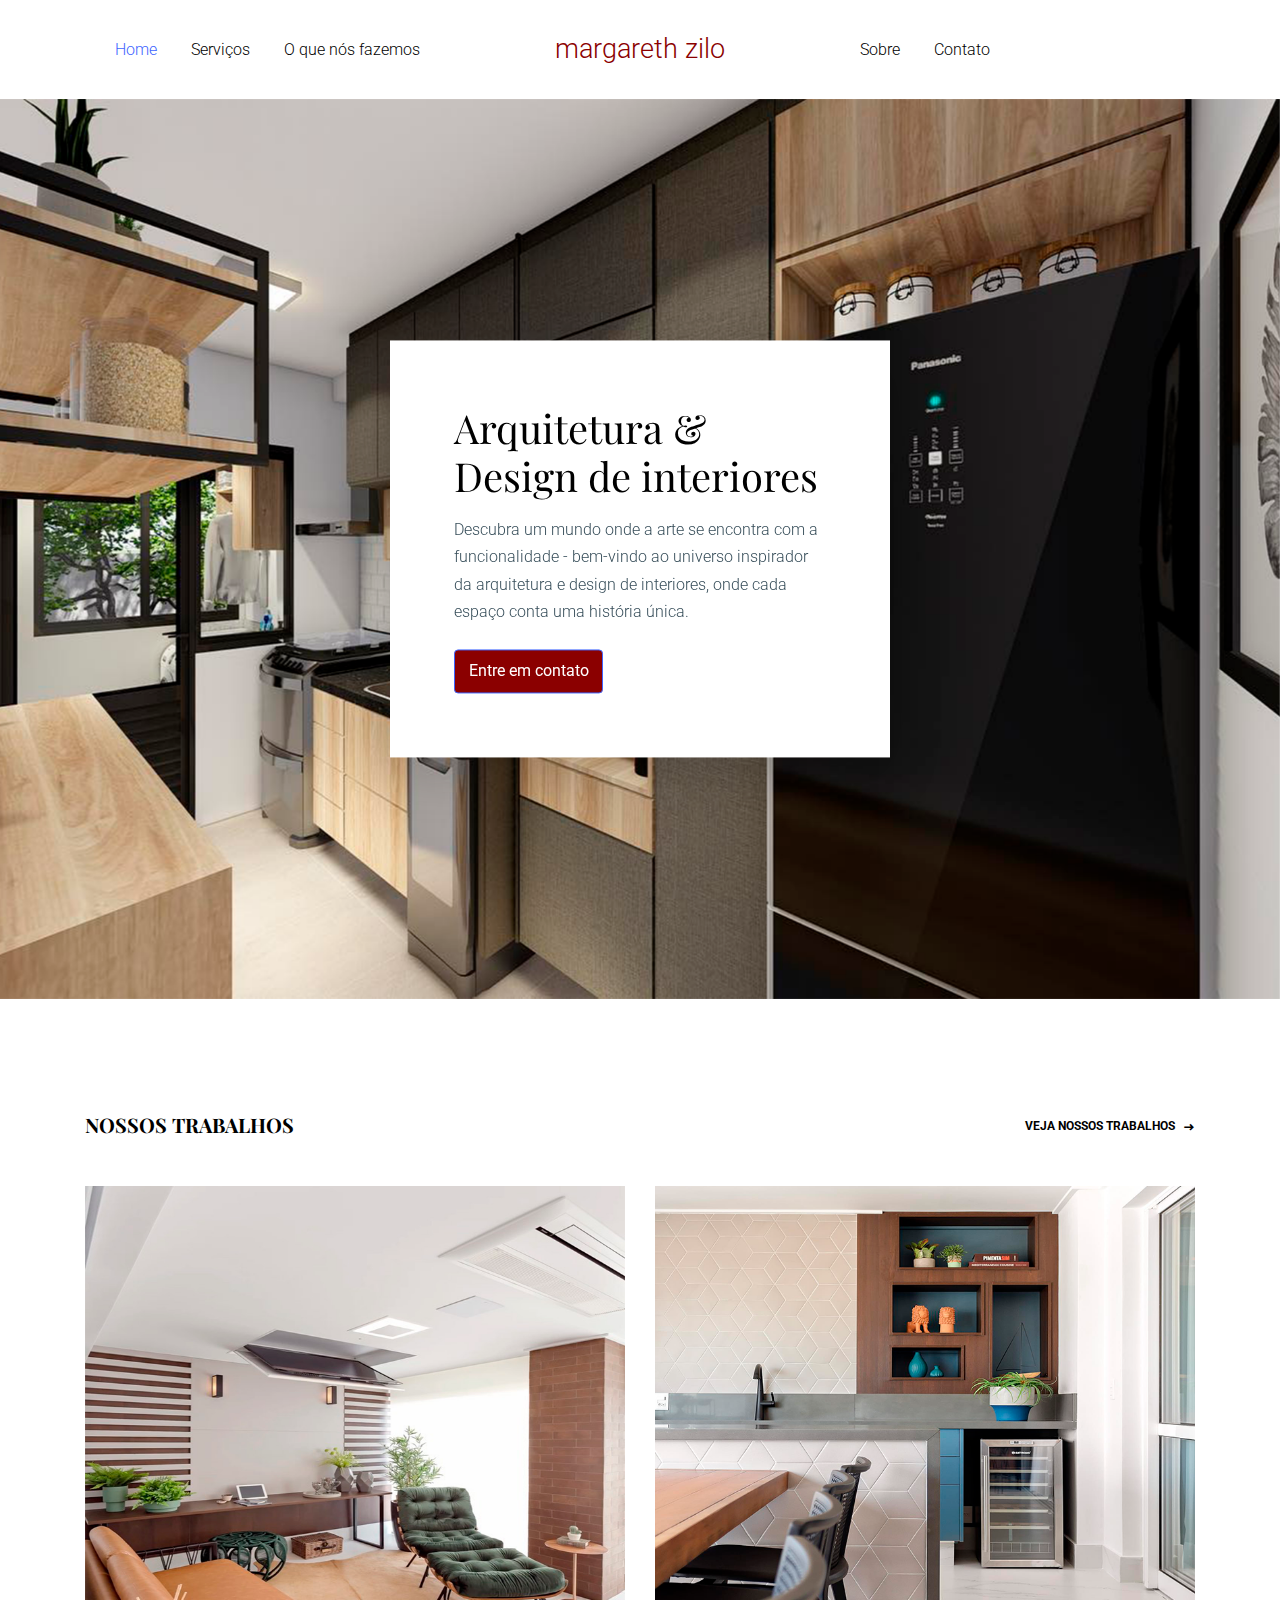
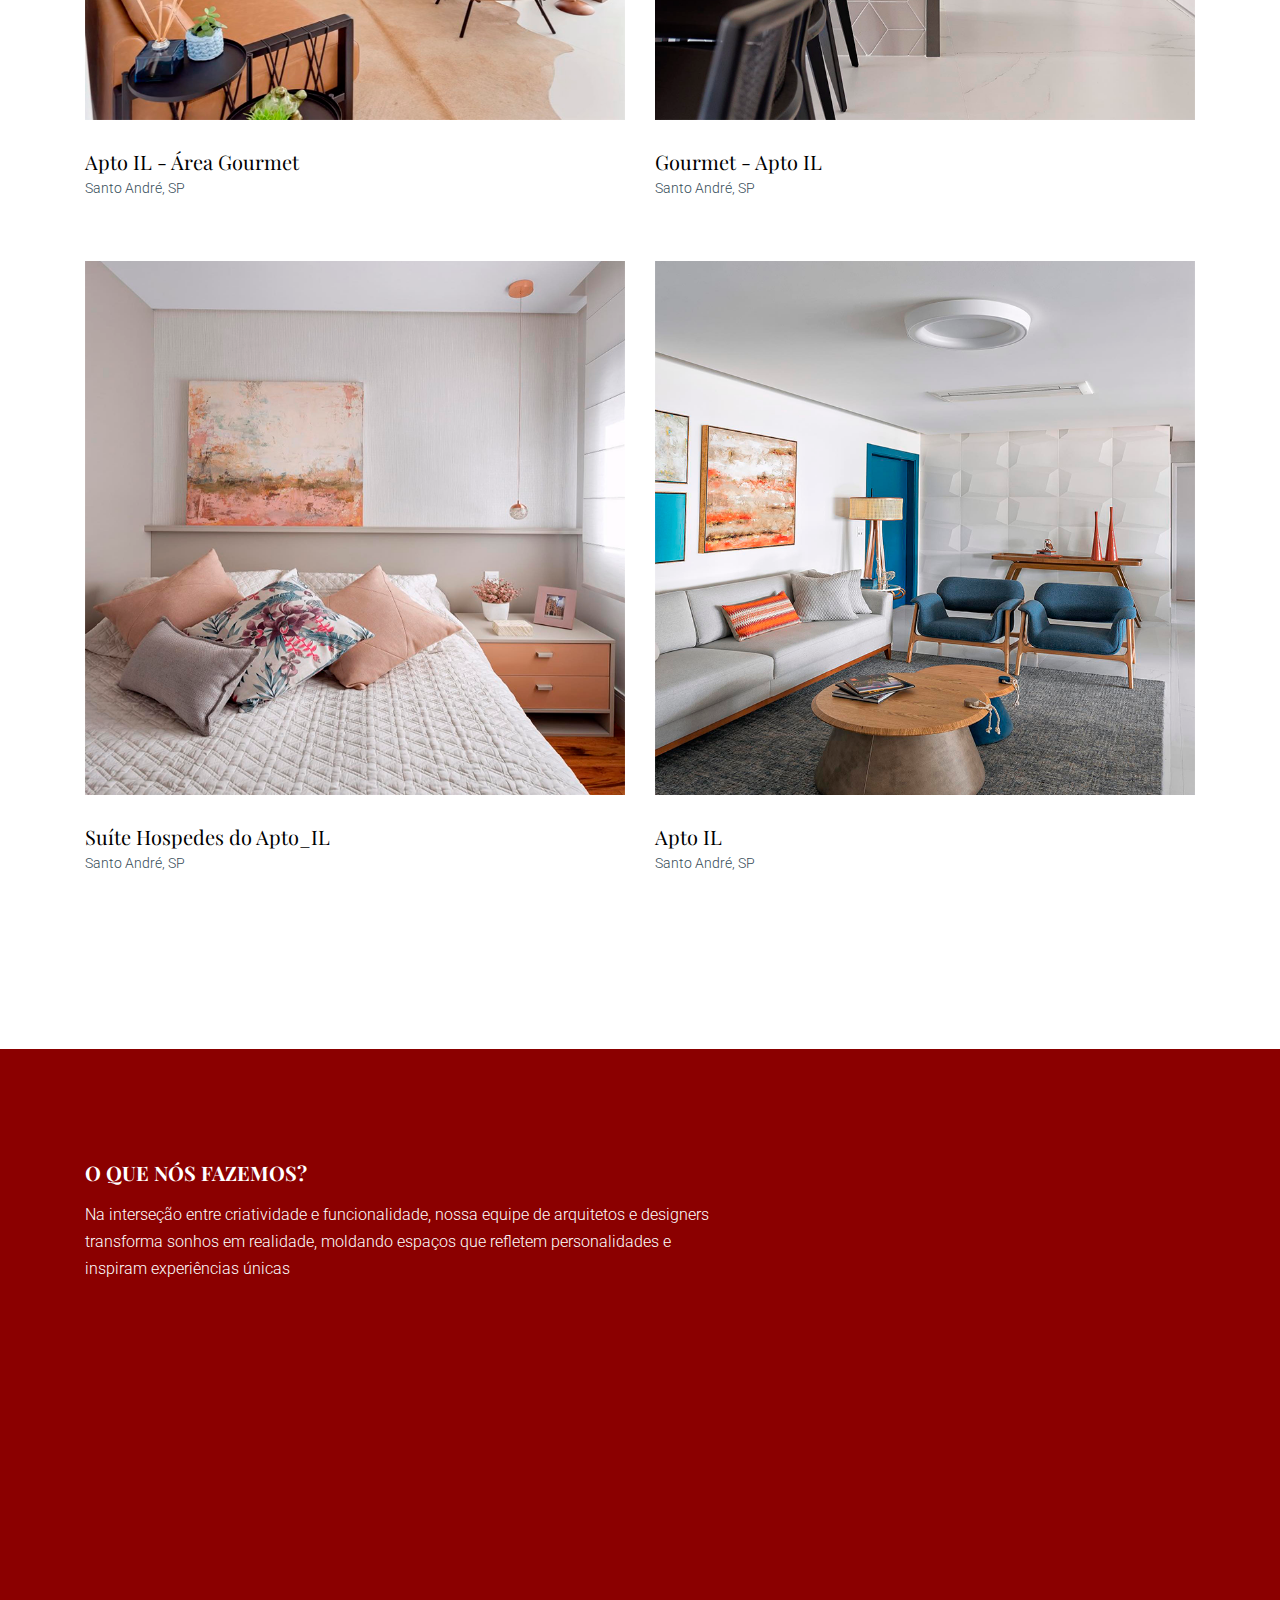
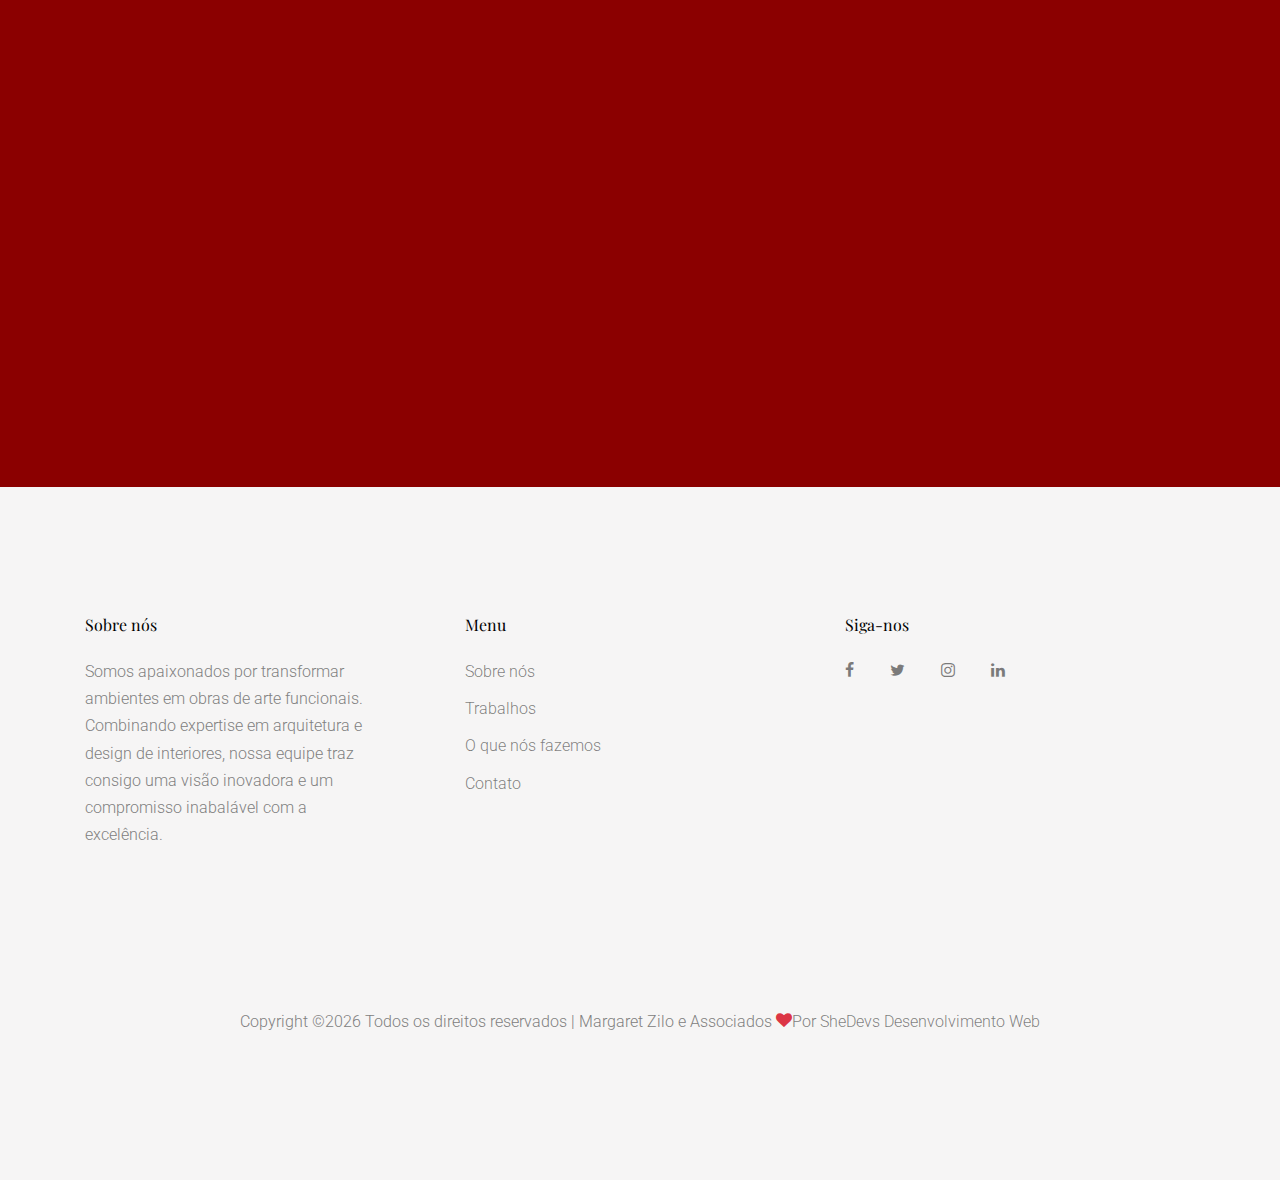
==== index.html @ 589bec4a "first commit" ====
<!DOCTYPE html>
<html lang="pt-br">

<head>
  <title>Margareth Zilo &mdash;</title>
  <meta charset="utf-8">
  <meta name="viewport" content="width=device-width, initial-scale=1, shrink-to-fit=no">


    <link href="https://fonts.googleapis.com/css?family=Playfair+Display:400,700i,900|Roboto&display=swap" rel="stylesheet">

    <link rel="stylesheet" href="fonts/icomoon/style.css">

    <link rel="stylesheet" href="css/bootstrap.min.css">
    <link rel="stylesheet" href="css/animate.min.css">
    <link rel="stylesheet" href="css/jquery.fancybox.min.css">
    <link rel="stylesheet" href="css/owl.carousel.min.css">
    <link rel="stylesheet" href="css/owl.theme.default.min.css">
    <link rel="stylesheet" href="fonts/flaticon/font/flaticon.css">
    <link rel="stylesheet" href="css/aos.css">

    <!-- MAIN CSS -->
    <link rel="stylesheet" href="css/style.css">

  </head>

  <body data-spy="scroll" data-target=".site-navbar-target" data-offset="300">

    
    <div class="site-wrap" id="home-section">

      <div class="site-mobile-menu site-navbar-target">
        <div class="site-mobile-menu-header">
          <div class="site-mobile-menu-close mt-3">
            <span class="icon-close2 js-menu-toggle"></span>
          </div>
        </div>
        <div class="site-mobile-menu-body"></div>
      </div>



      <header class="site-navbar site-navbar-target bg-white" role="banner">

        <div class="container">
          <div class="row align-items-center position-relative">

            <div class="col-lg-4">
              <nav class="site-navigation text-right ml-auto " role="navigation">
                <ul class="site-menu main-menu js-clone-nav ml-auto d-none d-lg-block">
                  <li class="active"><a href="index.html" class="nav-link">Home</a></li>
                  <li><a href="work.html" class="nav-link">Serviços</a></li>
                  <li><a href="what-we-do.html" class="nav-link">O que nós fazemos</a></li>
                </ul>
              </nav>
            </div>
            <div class="col-lg-4 text-center">
              <div class="site-logo">
                <a href="index.html">Margareth Zilo</a>
              </div>


              <div class="ml-auto toggle-button d-inline-block d-lg-none"><a href="#" class="site-menu-toggle py-5 js-menu-toggle text-white"><span class="icon-menu h3 text-primary"></span></a></div>
            </div>
            <div class="col-lg-4">
              <nav class="site-navigation text-left mr-auto " role="navigation">
                <ul class="site-menu main-menu js-clone-nav ml-auto d-none d-lg-block">
                  <li><a href="about.html" class="nav-link">Sobre</a></li>
                  <li><a href="contact.html" class="nav-link">Contato</a></li>
                </ul>
              </nav>
            </div>
            

          </div>
        </div>

      </header>




    <div class="owl-carousel-wrapper">

      

      <div class="box-92819 shadow-lg">
        

          <div>
            <h1 class=" mb-3 text-black">Arquitetura & Design de interiores</h1>
            <p>Descubra um mundo onde a arte se encontra com a funcionalidade - bem-vindo ao universo inspirador da arquitetura e design de interiores, onde cada espaço conta uma história única.</p>
            <p class="mb-0 mt-4"><a href="contact.html" class="btn btn-primary">Entre em contato</a></p>
          </div>

          

        
      </div>



      <div class="owl-carousel owl-1 ">
        <div class="ftco-cover-1" style="background-image: url('images/banner.png');"></div>
        
        
      </div>
    </div>  

    <div class="site-section">
      <div class="container">
        <div class="row mb-5 align-items-center">
          <div class="col-md-7">
            <h2 class="heading-39291 mb-0">Nossos Trabalhos</h2>
          </div>
          <div class="col-md-5 text-right">
            <p class="mb-0"><a href="work.html" class="more-39291">Veja nossos trabalhos</a></p>
          </div>
        </div>

        <div class="row">
          <div class="col-lg-6">
            <div class="media-02819">
              <a href="#" class="img-link"><img src="images/trabalho1.png" alt="Image" class="img-fluid"></a>
              <h3><a href="#">Apto IL - Área Gourmet</a></h3>
              <span>Santo André, SP</span>
            </div>
          </div>
          <div class="col-lg-6">
            <div class="media-02819">
              <a href="#" class="img-link"><img src="images/trabalho2.png" alt="Image" class="img-fluid"></a>
              <h3><a href="#">Gourmet - Apto IL</a></h3>
              <span>Santo André, SP</span>
            </div>
          </div>

          <div class="col-lg-6">
            <div class="media-02819">
              <a href="#" class="img-link"><img src="images/trabalho3.png" alt="Image" class="img-fluid"></a>
              <h3><a href="#">Suíte Hospedes do Apto_IL</a></h3>
              <span>Santo André, SP</span>
            </div>
          </div>
          <div class="col-lg-6">
            <div class="media-02819">
              <a href="#" class="img-link"><img src="images/trabalho4.png" alt="Image" class="img-fluid"></a>
              <h3><a href="#">Apto IL </a></h3>
              <span>Santo André, SP</span>
            </div>
          </div>

        </div>
      </div>
    </div>


    <div class="site-section bg-primary">
      <div class="container">
        <div class="row mb-5 align-items-center">
          <div class="col-md-7">
            <h2 class="heading-39291 text-white mb-3">O que nós fazemos?</h2>
            <p class="text-white">Na interseção entre criatividade e funcionalidade, nossa equipe de arquitetos e designers transforma sonhos em realidade, moldando espaços que refletem personalidades e inspiram experiências únicas</p>
          </div>
        </div>
        <div class="row">
          
          <div class="col-md-6 mb-4 col-lg-4" data-aos="fade-up" data-aos-delay="100">
            <div class="service-29193 text-center">
              <span class="img-wrap mb-5">
                <img src="fonts/flaticon/svg/002-kitchen.svg" alt="Image" class="img-fluid">
              </span>
              <h3 class="mb-4"><a href="#">Projetar espaços residenciais</a></h3>
            </div>
          </div>
          <div class="col-md-6 mb-4 col-lg-4" data-aos="fade-up" data-aos-delay="200">
            <div class="service-29193 text-center">
              <span class="img-wrap mb-5">
                <img src="fonts/flaticon/svg/003-lamp.svg" alt="Image" class="img-fluid">
              </span>
              <h3 class="mb-4"><a href="#">Desenvolvimento de espaços comerciais</a></h3>
            </div>
          </div>

          <div class="col-md-6 mb-4 col-lg-4" data-aos="fade-up" data-aos-delay="">
            <div class="service-29193 text-center">
              <span class="img-wrap mb-5">
                <img src="fonts/flaticon/svg/001-stairs.svg" alt="Image" class="img-fluid">
              </span>
              <h3 class="mb-4"><a href="#">Design de mobiliário</a></h3>
            </div>
          </div>

          <div class="col-md-6 mb-4 col-lg-4" data-aos="fade-up" data-aos-delay="">
            <div class="service-29193 text-center">
              <span class="img-wrap mb-5">
                <img src="fonts/flaticon/svg/004-blueprint.svg" alt="Image" class="img-fluid">
              </span>
              <h3 class="mb-4"><a href="#">Consultoria em design de interiores:</a></h3>
            </div>
          </div>
         
          
          
        </div>
      </div>
    </div>

    
    

    
    
    <footer class="site-footer bg-light">
      <div class="container">
        <div class="row">
          <div class="col-md-6">
            <div class="row">
              <div class="col-md-7">
                <h2 class="footer-heading mb-4">Sobre nós</h2>
                <p>Somos apaixonados por transformar ambientes em obras de arte funcionais. Combinando expertise em arquitetura e design de interiores, nossa equipe traz consigo uma visão inovadora e um compromisso inabalável com a excelência. </p>

              </div>
              <div class="col-md-4 ml-auto">
                <h2 class="footer-heading mb-4">Menu</h2>
                <ul class="list-unstyled">
                  <li><a href="#">Sobre nós</a></li>
                  <li><a href="#">Trabalhos</a></li>
                  <li><a href="#">O que nós fazemos</a></li>
                  <li><a href="#">Contato</a></li>
                 
                </ul>
              </div>

            </div>
          </div>
          <div class="col-md-4 ml-auto">

            


            <h2 class="footer-heading mb-4">Siga-nos</h2>
            <a href="#about-section" class="smoothscroll pl-0 pr-3"><span class="icon-facebook"></span></a>
            <a href="#" class="pl-3 pr-3"><span class="icon-twitter"></span></a>
            <a href="#" class="pl-3 pr-3"><span class="icon-instagram"></span></a>
            <a href="#" class="pl-3 pr-3"><span class="icon-linkedin"></span></a>
            </form>
          </div>
        </div>
        <div class="row pt-5 mt-5 text-center">
          <div class="col-md-12">
            <div class="pt-5">
              <p>
            <!-- Link back to Colorlib can't be removed. Template is licensed under CC BY 3.0. -->
            Copyright &copy;<script>document.write(new Date().getFullYear());</script> Todos os direitos reservados | Margaret Zilo e Associados <i class="icon-heart text-danger" aria-hidden="true"></i>Por <a href="https://colorlib.com" target="_blank" >SheDevs Desenvolvimento Web</a>
            <!-- Link back to Colorlib can't be removed. Template is licensed under CC BY 3.0. -->
            </p>
            </div>
          </div>

        </div>
      </div>
    </footer>

    </div>

    <script src="js/jquery-3.3.1.min.js"></script>
    <script src="js/popper.min.js"></script>
    <script src="js/bootstrap.min.js"></script>
    <script src="js/owl.carousel.min.js"></script>
    <script src="js/jquery.sticky.js"></script>
    <script src="js/jquery.waypoints.min.js"></script>
    <script src="js/jquery.animateNumber.min.js"></script>
    <script src="js/jquery.fancybox.min.js"></script>
    <script src="js/jquery.easing.1.3.js"></script>
    <script src="js/aos.js"></script>

    <script src="js/main.js"></script>

     

  </body>

</html>
---- fonts/icomoon/style.css ----
@font-face {
  font-family: 'icomoon';
  src:  url('fonts/icomoon.eot?10si43');
  src:  url('fonts/icomoon.eot?10si43#iefix') format('embedded-opentype'),
    url('fonts/icomoon.ttf?10si43') format('truetype'),
    url('fonts/icomoon.woff?10si43') format('woff'),
    url('fonts/icomoon.svg?10si43#icomoon') format('svg');
  font-weight: normal;
  font-style: normal;
}

[class^="icon-"], [class*=" icon-"] {
  /* use !important to prevent issues with browser extensions that change fonts */
  font-family: 'icomoon' !important;
  speak: none;
  font-style: normal;
  font-weight: normal;
  font-variant: normal;
  text-transform: none;
  line-height: 1;

  /* Better Font Rendering =========== */
  -webkit-font-smoothing: antialiased;
  -moz-osx-font-smoothing: grayscale;
}

.icon-asterisk:before {
  content: "\f069";
}
.icon-plus:before {
  content: "\f067";
}
.icon-question:before {
  content: "\f128";
}
.icon-minus:before {
  content: "\f068";
}
.icon-glass:before {
  content: "\f000";
}
.icon-music:before {
  content: "\f001";
}
.icon-search:before {
  content: "\f002";
}
.icon-envelope-o:before {
  content: "\f003";
}
.icon-heart:before {
  content: "\f004";
}
.icon-star:before {
  content: "\f005";
}
.icon-star-o:before {
  content: "\f006";
}
.icon-user:before {
  content: "\f007";
}
.icon-film:before {
  content: "\f008";
}
.icon-th-large:before {
  content: "\f009";
}
.icon-th:before {
  content: "\f00a";
}
.icon-th-list:before {
  content: "\f00b";
}
.icon-check:before {
  content: "\f00c";
}
.icon-close:before {
  content: "\f00d";
}
.icon-remove:before {
  content: "\f00d";
}
.icon-times:before {
  content: "\f00d";
}
.icon-search-plus:before {
  content: "\f00e";
}
.icon-search-minus:before {
  content: "\f010";
}
.icon-power-off:before {
  content: "\f011";
}
.icon-signal:before {
  content: "\f012";
}
.icon-cog:before {
  content: "\f013";
}
.icon-gear:before {
  content: "\f013";
}
.icon-trash-o:before {
  content: "\f014";
}
.icon-home:before {
  content: "\f015";
}
.icon-file-o:before {
  content: "\f016";
}
.icon-clock-o:before {
  content: "\f017";
}
.icon-road:before {
  content: "\f018";
}
.icon-download:before {
  content: "\f019";
}
.icon-arrow-circle-o-down:before {
  content: "\f01a";
}
.icon-arrow-circle-o-up:before {
  content: "\f01b";
}
.icon-inbox:before {
  content: "\f01c";
}
.icon-play-circle-o:before {
  content: "\f01d";
}
.icon-repeat:before {
  content: "\f01e";
}
.icon-rotate-right:before {
  content: "\f01e";
}
.icon-refresh:before {
  content: "\f021";
}
.icon-list-alt:before {
  content: "\f022";
}
.icon-lock:before {
  content: "\f023";
}
.icon-flag:before {
  content: "\f024";
}
.icon-headphones:before {
  content: "\f025";
}
.icon-volume-off:before {
  content: "\f026";
}
.icon-volume-down:before {
  content: "\f027";
}
.icon-volume-up:before {
  content: "\f028";
}
.icon-qrcode:before {
  content: "\f029";
}
.icon-barcode:before {
  content: "\f02a";
}
.icon-tag:before {
  content: "\f02b";
}
.icon-tags:before {
  content: "\f02c";
}
.icon-book:before {
  content: "\f02d";
}
.icon-bookmark:before {
  content: "\f02e";
}
.icon-print:before {
  content: "\f02f";
}
.icon-camera:before {
  content: "\f030";
}
.icon-font:before {
  content: "\f031";
}
.icon-bold:before {
  content: "\f032";
}
.icon-italic:before {
  content: "\f033";
}
.icon-text-height:before {
  content: "\f034";
}
.icon-text-width:before {
  content: "\f035";
}
.icon-align-left:before {
  content: "\f036";
}
.icon-align-center:before {
  content: "\f037";
}
.icon-align-right:before {
  content: "\f038";
}
.icon-align-justify:before {
  content: "\f039";
}
.icon-list:before {
  content: "\f03a";
}
.icon-dedent:before {
  content: "\f03b";
}
.icon-outdent:before {
  content: "\f03b";
}
.icon-indent:before {
  content: "\f03c";
}
.icon-video-camera:before {
  content: "\f03d";
}
.icon-image:before {
  content: "\f03e";
}
.icon-photo:before {
  content: "\f03e";
}
.icon-picture-o:before {
  content: "\f03e";
}
.icon-pencil:before {
  content: "\f040";
}
.icon-map-marker:before {
  content: "\f041";
}
.icon-adjust:before {
  content: "\f042";
}
.icon-tint:before {
  content: "\f043";
}
.icon-edit:before {
  content: "\f044";
}
.icon-pencil-square-o:before {
  content: "\f044";
}
.icon-share-square-o:before {
  content: "\f045";
}
.icon-check-square-o:before {
  content: "\f046";
}
.icon-arrows:before {
  content: "\f047";
}
.icon-step-backward:before {
  content: "\f048";
}
.icon-fast-backward:before {
  content: "\f049";
}
.icon-backward:before {
  content: "\f04a";
}
.icon-play:before {
  content: "\f04b";
}
.icon-pause:before {
  content: "\f04c";
}
.icon-stop:before {
  content: "\f04d";
}
.icon-forward:before {
  content: "\f04e";
}
.icon-fast-forward:before {
  content: "\f050";
}
.icon-step-forward:before {
  content: "\f051";
}
.icon-eject:before {
  content: "\f052";
}
.icon-chevron-left:before {
  content: "\f053";
}
.icon-chevron-right:before {
  content: "\f054";
}
.icon-plus-circle:before {
  content: "\f055";
}
.icon-minus-circle:before {
  content: "\f056";
}
.icon-times-circle:before {
  content: "\f057";
}
.icon-check-circle:before {
  content: "\f058";
}
.icon-question-circle:before {
  content: "\f059";
}
.icon-info-circle:before {
  content: "\f05a";
}
.icon-crosshairs:before {
  content: "\f05b";
}
.icon-times-circle-o:before {
  content: "\f05c";
}
.icon-check-circle-o:before {
  content: "\f05d";
}
.icon-ban:before {
  content: "\f05e";
}
.icon-arrow-left:before {
  content: "\f060";
}
.icon-arrow-right:before {
  content: "\f061";
}
.icon-arrow-up:before {
  content: "\f062";
}
.icon-arrow-down:before {
  content: "\f063";
}
.icon-mail-forward:before {
  content: "\f064";
}
.icon-share:before {
  content: "\f064";
}
.icon-expand:before {
  content: "\f065";
}
.icon-compress:before {
  content: "\f066";
}
.icon-exclamation-circle:before {
  content: "\f06a";
}
.icon-gift:before {
  content: "\f06b";
}
.icon-leaf:before {
  content: "\f06c";
}
.icon-fire:before {
  content: "\f06d";
}
.icon-eye:before {
  content: "\f06e";
}
.icon-eye-slash:before {
  content: "\f070";
}
.icon-exclamation-triangle:before {
  content: "\f071";
}
.icon-warning:before {
  content: "\f071";
}
.icon-plane:before {
  content: "\f072";
}
.icon-calendar:before {
  content: "\f073";
}
.icon-random:before {
  content: "\f074";
}
.icon-comment:before {
  content: "\f075";
}
.icon-magnet:before {
  content: "\f076";
}
.icon-chevron-up:before {
  content: "\f077";
}
.icon-chevron-down:before {
  content: "\f078";
}
.icon-retweet:before {
  content: "\f079";
}
.icon-shopping-cart:before {
  content: "\f07a";
}
.icon-folder:before {
  content: "\f07b";
}
.icon-folder-open:before {
  content: "\f07c";
}
.icon-arrows-v:before {
  content: "\f07d";
}
.icon-arrows-h:before {
  content: "\f07e";
}
.icon-bar-chart:before {
  content: "\f080";
}
.icon-bar-chart-o:before {
  content: "\f080";
}
.icon-twitter-square:before {
  content: "\f081";
}
.icon-facebook-square:before {
  content: "\f082";
}
.icon-camera-retro:before {
  content: "\f083";
}
.icon-key:before {
  content: "\f084";
}
.icon-cogs:before {
  content: "\f085";
}
.icon-gears:before {
  content: "\f085";
}
.icon-comments:before {
  content: "\f086";
}
.icon-thumbs-o-up:before {
  content: "\f087";
}
.icon-thumbs-o-down:before {
  content: "\f088";
}
.icon-star-half:before {
  content: "\f089";
}
.icon-heart-o:before {
  content: "\f08a";
}
.icon-sign-out:before {
  content: "\f08b";
}
.icon-linkedin-square:before {
  content: "\f08c";
}
.icon-thumb-tack:before {
  content: "\f08d";
}
.icon-external-link:before {
  content: "\f08e";
}
.icon-sign-in:before {
  content: "\f090";
}
.icon-trophy:before {
  content: "\f091";
}
.icon-github-square:before {
  content: "\f092";
}
.icon-upload:before {
  content: "\f093";
}
.icon-lemon-o:before {
  content: "\f094";
}
.icon-phone:before {
  content: "\f095";
}
.icon-square-o:before {
  content: "\f096";
}
.icon-bookmark-o:before {
  content: "\f097";
}
.icon-phone-square:before {
  content: "\f098";
}
.icon-twitter:before {
  content: "\f099";
}
.icon-facebook:before {
  content: "\f09a";
}
.icon-facebook-f:before {
  content: "\f09a";
}
.icon-github:before {
  content: "\f09b";
}
.icon-unlock:before {
  content: "\f09c";
}
.icon-credit-card:before {
  content: "\f09d";
}
.icon-feed:before {
  content: "\f09e";
}
.icon-rss:before {
  content: "\f09e";
}
.icon-hdd-o:before {
  content: "\f0a0";
}
.icon-bullhorn:before {
  content: "\f0a1";
}
.icon-bell-o:before {
  content: "\f0a2";
}
.icon-certificate:before {
  content: "\f0a3";
}
.icon-hand-o-right:before {
  content: "\f0a4";
}
.icon-hand-o-left:before {
  content: "\f0a5";
}
.icon-hand-o-up:before {
  content: "\f0a6";
}
.icon-hand-o-down:before {
  content: "\f0a7";
}
.icon-arrow-circle-left:before {
  content: "\f0a8";
}
.icon-arrow-circle-right:before {
  content: "\f0a9";
}
.icon-arrow-circle-up:before {
  content: "\f0aa";
}
.icon-arrow-circle-down:before {
  content: "\f0ab";
}
.icon-globe:before {
  content: "\f0ac";
}
.icon-wrench:before {
  content: "\f0ad";
}
.icon-tasks:before {
  content: "\f0ae";
}
.icon-filter:before {
  content: "\f0b0";
}
.icon-briefcase:before {
  content: "\f0b1";
}
.icon-arrows-alt:before {
  content: "\f0b2";
}
.icon-group:before {
  content: "\f0c0";
}
.icon-users:before {
  content: "\f0c0";
}
.icon-chain:before {
  content: "\f0c1";
}
.icon-link:before {
  content: "\f0c1";
}
.icon-cloud:before {
  content: "\f0c2";
}
.icon-flask:before {
  content: "\f0c3";
}
.icon-cut:before {
  content: "\f0c4";
}
.icon-scissors:before {
  content: "\f0c4";
}
.icon-copy:before {
  content: "\f0c5";
}
.icon-files-o:before {
  content: "\f0c5";
}
.icon-paperclip:before {
  content: "\f0c6";
}
.icon-floppy-o:before {
  content: "\f0c7";
}
.icon-save:before {
  content: "\f0c7";
}
.icon-square:before {
  content: "\f0c8";
}
.icon-bars:before {
  content: "\f0c9";
}
.icon-navicon:before {
  content: "\f0c9";
}
.icon-reorder:before {
  content: "\f0c9";
}
.icon-list-ul:before {
  content: "\f0ca";
}
.icon-list-ol:before {
  content: "\f0cb";
}
.icon-strikethrough:before {
  content: "\f0cc";
}
.icon-underline:before {
  content: "\f0cd";
}
.icon-table:before {
  content: "\f0ce";
}
.icon-magic:before {
  content: "\f0d0";
}
.icon-truck:before {
  content: "\f0d1";
}
.icon-pinterest:before {
  content: "\f0d2";
}
.icon-pinterest-square:before {
  content: "\f0d3";
}
.icon-google-plus-square:before {
  content: "\f0d4";
}
.icon-google-plus:before {
  content: "\f0d5";
}
.icon-money:before {
  content: "\f0d6";
}
.icon-caret-down:before {
  content: "\f0d7";
}
.icon-caret-up:before {
  content: "\f0d8";
}
.icon-caret-left:before {
  content: "\f0d9";
}
.icon-caret-right:before {
  content: "\f0da";
}
.icon-columns:before {
  content: "\f0db";
}
.icon-sort:before {
  content: "\f0dc";
}
.icon-unsorted:before {
  content: "\f0dc";
}
.icon-sort-desc:before {
  content: "\f0dd";
}
.icon-sort-down:before {
  content: "\f0dd";
}
.icon-sort-asc:before {
  content: "\f0de";
}
.icon-sort-up:before {
  content: "\f0de";
}
.icon-envelope:before {
  content: "\f0e0";
}
.icon-linkedin:before {
  content: "\f0e1";
}
.icon-rotate-left:before {
  content: "\f0e2";
}
.icon-undo:before {
  content: "\f0e2";
}
.icon-gavel:before {
  content: "\f0e3";
}
.icon-legal:before {
  content: "\f0e3";
}
.icon-dashboard:before {
  content: "\f0e4";
}
.icon-tachometer:before {
  content: "\f0e4";
}
.icon-comment-o:before {
  content: "\f0e5";
}
.icon-comments-o:before {
  content: "\f0e6";
}
.icon-bolt:before {
  content: "\f0e7";
}
.icon-flash:before {
  content: "\f0e7";
}
.icon-sitemap:before {
  content: "\f0e8";
}
.icon-umbrella:before {
  content: "\f0e9";
}
.icon-clipboard:before {
  content: "\f0ea";
}
.icon-paste:before {
  content: "\f0ea";
}
.icon-lightbulb-o:before {
  content: "\f0eb";
}
.icon-exchange:before {
  content: "\f0ec";
}
.icon-cloud-download:before {
  content: "\f0ed";
}
.icon-cloud-upload:before {
  content: "\f0ee";
}
.icon-user-md:before {
  content: "\f0f0";
}
.icon-stethoscope:before {
  content: "\f0f1";
}
.icon-suitcase:before {
  content: "\f0f2";
}
.icon-bell:before {
  content: "\f0f3";
}
.icon-coffee:before {
  content: "\f0f4";
}
.icon-cutlery:before {
  content: "\f0f5";
}
.icon-file-text-o:before {
  content: "\f0f6";
}
.icon-building-o:before {
  content: "\f0f7";
}
.icon-hospital-o:before {
  content: "\f0f8";
}
.icon-ambulance:before {
  content: "\f0f9";
}
.icon-medkit:before {
  content: "\f0fa";
}
.icon-fighter-jet:before {
  content: "\f0fb";
}
.icon-beer:before {
  content: "\f0fc";
}
.icon-h-square:before {
  content: "\f0fd";
}
.icon-plus-square:before {
  content: "\f0fe";
}
.icon-angle-double-left:before {
  content: "\f100";
}
.icon-angle-double-right:before {
  content: "\f101";
}
.icon-angle-double-up:before {
  content: "\f102";
}
.icon-angle-double-down:before {
  content: "\f103";
}
.icon-angle-left:before {
  content: "\f104";
}
.icon-angle-right:before {
  content: "\f105";
}
.icon-angle-up:before {
  content: "\f106";
}
.icon-angle-down:before {
  content: "\f107";
}
.icon-desktop:before {
  content: "\f108";
}
.icon-laptop:before {
  content: "\f109";
}
.icon-tablet:before {
  content: "\f10a";
}
.icon-mobile:before {
  content: "\f10b";
}
.icon-mobile-phone:before {
  content: "\f10b";
}
.icon-circle-o:before {
  content: "\f10c";
}
.icon-quote-left:before {
  content: "\f10d";
}
.icon-quote-right:before {
  content: "\f10e";
}
.icon-spinner:before {
  content: "\f110";
}
.icon-circle:before {
  content: "\f111";
}
.icon-mail-reply:before {
  content: "\f112";
}
.icon-reply:before {
  content: "\f112";
}
.icon-github-alt:before {
  content: "\f113";
}
.icon-folder-o:before {
  content: "\f114";
}
.icon-folder-open-o:before {
  content: "\f115";
}
.icon-smile-o:before {
  content: "\f118";
}
.icon-frown-o:before {
  content: "\f119";
}
.icon-meh-o:before {
  content: "\f11a";
}
.icon-gamepad:before {
  content: "\f11b";
}
.icon-keyboard-o:before {
  content: "\f11c";
}
.icon-flag-o:before {
  content: "\f11d";
}
.icon-flag-checkered:before {
  content: "\f11e";
}
.icon-terminal:before {
  content: "\f120";
}
.icon-code:before {
  content: "\f121";
}
.icon-mail-reply-all:before {
  content: "\f122";
}
.icon-reply-all:before {
  content: "\f122";
}
.icon-star-half-empty:before {
  content: "\f123";
}
.icon-star-half-full:before {
  content: "\f123";
}
.icon-star-half-o:before {
  content: "\f123";
}
.icon-location-arrow:before {
  content: "\f124";
}
.icon-crop:before {
  content: "\f125";
}
.icon-code-fork:before {
  content: "\f126";
}
.icon-chain-broken:before {
  content: "\f127";
}
.icon-unlink:before {
  content: "\f127";
}
.icon-info:before {
  content: "\f129";
}
.icon-exclamation:before {
  content: "\f12a";
}
.icon-superscript:before {
  content: "\f12b";
}
.icon-subscript:before {
  content: "\f12c";
}
.icon-eraser:before {
  content: "\f12d";
}
.icon-puzzle-piece:before {
  content: "\f12e";
}
.icon-microphone:before {
  content: "\f130";
}
.icon-microphone-slash:before {
  content: "\f131";
}
.icon-shield:before {
  content: "\f132";
}
.icon-calendar-o:before {
  content: "\f133";
}
.icon-fire-extinguisher:before {
  content: "\f134";
}
.icon-rocket:before {
  content: "\f135";
}
.icon-maxcdn:before {
  content: "\f136";
}
.icon-chevron-circle-left:before {
  content: "\f137";
}
.icon-chevron-circle-right:before {
  content: "\f138";
}
.icon-chevron-circle-up:before {
  content: "\f139";
}
.icon-chevron-circle-down:before {
  content: "\f13a";
}
.icon-html5:before {
  content: "\f13b";
}
.icon-css3:before {
  content: "\f13c";
}
.icon-anchor:before {
  content: "\f13d";
}
.icon-unlock-alt:before {
  content: "\f13e";
}
.icon-bullseye:before {
  content: "\f140";
}
.icon-ellipsis-h:before {
  content: "\f141";
}
.icon-ellipsis-v:before {
  content: "\f142";
}
.icon-rss-square:before {
  content: "\f143";
}
.icon-play-circle:before {
  content: "\f144";
}
.icon-ticket:before {
  content: "\f145";
}
.icon-minus-square:before {
  content: "\f146";
}
.icon-minus-square-o:before {
  content: "\f147";
}
.icon-level-up:before {
  content: "\f148";
}
.icon-level-down:before {
  content: "\f149";
}
.icon-check-square:before {
  content: "\f14a";
}
.icon-pencil-square:before {
  content: "\f14b";
}
.icon-external-link-square:before {
  content: "\f14c";
}
.icon-share-square:before {
  content: "\f14d";
}
.icon-compass:before {
  content: "\f14e";
}
.icon-caret-square-o-down:before {
  content: "\f150";
}
.icon-toggle-down:before {
  content: "\f150";
}
.icon-caret-square-o-up:before {
  content: "\f151";
}
.icon-toggle-up:before {
  content: "\f151";
}
.icon-caret-square-o-right:before {
  content: "\f152";
}
.icon-toggle-right:before {
  content: "\f152";
}
.icon-eur:before {
  content: "\f153";
}
.icon-euro:before {
  content: "\f153";
}
.icon-gbp:before {
  content: "\f154";
}
.icon-dollar:before {
  content: "\f155";
}
.icon-usd:before {
  content: "\f155";
}
.icon-inr:before {
  content: "\f156";
}
.icon-rupee:before {
  content: "\f156";
}
.icon-cny:before {
  content: "\f157";
}
.icon-jpy:before {
  content: "\f157";
}
.icon-rmb:before {
  content: "\f157";
}
.icon-yen:before {
  content: "\f157";
}
.icon-rouble:before {
  content: "\f158";
}
.icon-rub:before {
  content: "\f158";
}
.icon-ruble:before {
  content: "\f158";
}
.icon-krw:before {
  content: "\f159";
}
.icon-won:before {
  content: "\f159";
}
.icon-bitcoin:before {
  content: "\f15a";
}
.icon-btc:before {
  content: "\f15a";
}
.icon-file:before {
  content: "\f15b";
}
.icon-file-text:before {
  content: "\f15c";
}
.icon-sort-alpha-asc:before {
  content: "\f15d";
}
.icon-sort-alpha-desc:before {
  content: "\f15e";
}
.icon-sort-amount-asc:before {
  content: "\f160";
}
.icon-sort-amount-desc:before {
  content: "\f161";
}
.icon-sort-numeric-asc:before {
  content: "\f162";
}
.icon-sort-numeric-desc:before {
  content: "\f163";
}
.icon-thumbs-up:before {
  content: "\f164";
}
.icon-thumbs-down:before {
  content: "\f165";
}
.icon-youtube-square:before {
  content: "\f166";
}
.icon-youtube:before {
  content: "\f167";
}
.icon-xing:before {
  content: "\f168";
}
.icon-xing-square:before {
  content: "\f169";
}
.icon-youtube-play:before {
  content: "\f16a";
}
.icon-dropbox:before {
  content: "\f16b";
}
.icon-stack-overflow:before {
  content: "\f16c";
}
.icon-instagram:before {
  content: "\f16d";
}
.icon-flickr:before {
  content: "\f16e";
}
.icon-adn:before {
  content: "\f170";
}
.icon-bitbucket:before {
  content: "\f171";
}
.icon-bitbucket-square:before {
  content: "\f172";
}
.icon-tumblr:before {
  content: "\f173";
}
.icon-tumblr-square:before {
  content: "\f174";
}
.icon-long-arrow-down:before {
  content: "\f175";
}
.icon-long-arrow-up:before {
  content: "\f176";
}
.icon-long-arrow-left:before {
  content: "\f177";
}
.icon-long-arrow-right:before {
  content: "\f178";
}
.icon-apple:before {
  content: "\f179";
}
.icon-windows:before {
  content: "\f17a";
}
.icon-android:before {
  content: "\f17b";
}
.icon-linux:before {
  content: "\f17c";
}
.icon-dribbble:before {
  content: "\f17d";
}
.icon-skype:before {
  content: "\f17e";
}
.icon-foursquare:before {
  content: "\f180";
}
.icon-trello:before {
  content: "\f181";
}
.icon-female:before {
  content: "\f182";
}
.icon-male:before {
  content: "\f183";
}
.icon-gittip:before {
  content: "\f184";
}
.icon-gratipay:before {
  content: "\f184";
}
.icon-sun-o:before {
  content: "\f185";
}
.icon-moon-o:before {
  content: "\f186";
}
.icon-archive:before {
  content: "\f187";
}
.icon-bug:before {
  content: "\f188";
}
.icon-vk:before {
  content: "\f189";
}
.icon-weibo:before {
  content: "\f18a";
}
.icon-renren:before {
  content: "\f18b";
}
.icon-pagelines:before {
  content: "\f18c";
}
.icon-stack-exchange:before {
  content: "\f18d";
}
.icon-arrow-circle-o-right:before {
  content: "\f18e";
}
.icon-arrow-circle-o-left:before {
  content: "\f190";
}
.icon-caret-square-o-left:before {
  content: "\f191";
}
.icon-toggle-left:before {
  content: "\f191";
}
.icon-dot-circle-o:before {
  content: "\f192";
}
.icon-wheelchair:before {
  content: "\f193";
}
.icon-vimeo-square:before {
  content: "\f194";
}
.icon-try:before {
  content: "\f195";
}
.icon-turkish-lira:before {
  content: "\f195";
}
.icon-plus-square-o:before {
  content: "\f196";
}
.icon-space-shuttle:before {
  content: "\f197";
}
.icon-slack:before {
  content: "\f198";
}
.icon-envelope-square:before {
  content: "\f199";
}
.icon-wordpress:before {
  content: "\f19a";
}
.icon-openid:before {
  content: "\f19b";
}
.icon-bank:before {
  content: "\f19c";
}
.icon-institution:before {
  content: "\f19c";
}
.icon-university:before {
  content: "\f19c";
}
.icon-graduation-cap:before {
  content: "\f19d";
}
.icon-mortar-board:before {
  content: "\f19d";
}
.icon-yahoo:before {
  content: "\f19e";
}
.icon-google:before {
  content: "\f1a0";
}
.icon-reddit:before {
  content: "\f1a1";
}
.icon-reddit-square:before {
  content: "\f1a2";
}
.icon-stumbleupon-circle:before {
  content: "\f1a3";
}
.icon-stumbleupon:before {
  content: "\f1a4";
}
.icon-delicious:before {
  content: "\f1a5";
}
.icon-digg:before {
  content: "\f1a6";
}
.icon-pied-piper-pp:before {
  content: "\f1a7";
}
.icon-pied-piper-alt:before {
  content: "\f1a8";
}
.icon-drupal:before {
  content: "\f1a9";
}
.icon-joomla:before {
  content: "\f1aa";
}
.icon-language:before {
  content: "\f1ab";
}
.icon-fax:before {
  content: "\f1ac";
}
.icon-building:before {
  content: "\f1ad";
}
.icon-child:before {
  content: "\f1ae";
}
.icon-paw:before {
  content: "\f1b0";
}
.icon-spoon:before {
  content: "\f1b1";
}
.icon-cube:before {
  content: "\f1b2";
}
.icon-cubes:before {
  content: "\f1b3";
}
.icon-behance:before {
  content: "\f1b4";
}
.icon-behance-square:before {
  content: "\f1b5";
}
.icon-steam:before {
  content: "\f1b6";
}
.icon-steam-square:before {
  content: "\f1b7";
}
.icon-recycle:before {
  content: "\f1b8";
}
.icon-automobile:before {
  content: "\f1b9";
}
.icon-car:before {
  content: "\f1b9";
}
.icon-cab:before {
  content: "\f1ba";
}
.icon-taxi:before {
  content: "\f1ba";
}
.icon-tree:before {
  content: "\f1bb";
}
.icon-spotify:before {
  content: "\f1bc";
}
.icon-deviantart:before {
  content: "\f1bd";
}
.icon-soundcloud:before {
  content: "\f1be";
}
.icon-database:before {
  content: "\f1c0";
}
.icon-file-pdf-o:before {
  content: "\f1c1";
}
.icon-file-word-o:before {
  content: "\f1c2";
}
.icon-file-excel-o:before {
  content: "\f1c3";
}
.icon-file-powerpoint-o:before {
  content: "\f1c4";
}
.icon-file-image-o:before {
  content: "\f1c5";
}
.icon-file-photo-o:before {
  content: "\f1c5";
}
.icon-file-picture-o:before {
  content: "\f1c5";
}
.icon-file-archive-o:before {
  content: "\f1c6";
}
.icon-file-zip-o:before {
  content: "\f1c6";
}
.icon-file-audio-o:before {
  content: "\f1c7";
}
.icon-file-sound-o:before {
  content: "\f1c7";
}
.icon-file-movie-o:before {
  content: "\f1c8";
}
.icon-file-video-o:before {
  content: "\f1c8";
}
.icon-file-code-o:before {
  content: "\f1c9";
}
.icon-vine:before {
  content: "\f1ca";
}
.icon-codepen:before {
  content: "\f1cb";
}
.icon-jsfiddle:before {
  content: "\f1cc";
}
.icon-life-bouy:before {
  content: "\f1cd";
}
.icon-life-buoy:before {
  content: "\f1cd";
}
.icon-life-ring:before {
  content: "\f1cd";
}
.icon-life-saver:before {
  content: "\f1cd";
}
.icon-support:before {
  content: "\f1cd";
}
.icon-circle-o-notch:before {
  content: "\f1ce";
}
.icon-ra:before {
  content: "\f1d0";
}
.icon-rebel:before {
  content: "\f1d0";
}
.icon-resistance:before {
  content: "\f1d0";
}
.icon-empire:before {
  content: "\f1d1";
}
.icon-ge:before {
  content: "\f1d1";
}
.icon-git-square:before {
  content: "\f1d2";
}
.icon-git:before {
  content: "\f1d3";
}
.icon-hacker-news:before {
  content: "\f1d4";
}
.icon-y-combinator-square:before {
  content: "\f1d4";
}
.icon-yc-square:before {
  content: "\f1d4";
}
.icon-tencent-weibo:before {
  content: "\f1d5";
}
.icon-qq:before {
  content: "\f1d6";
}
.icon-wechat:before {
  content: "\f1d7";
}
.icon-weixin:before {
  content: "\f1d7";
}
.icon-paper-plane:before {
  content: "\f1d8";
}
.icon-send:before {
  content: "\f1d8";
}
.icon-paper-plane-o:before {
  content: "\f1d9";
}
.icon-send-o:before {
  content: "\f1d9";
}
.icon-history:before {
  content: "\f1da";
}
.icon-circle-thin:before {
  content: "\f1db";
}
.icon-header:before {
  content: "\f1dc";
}
.icon-paragraph:before {
  content: "\f1dd";
}
.icon-sliders:before {
  content: "\f1de";
}
.icon-share-alt:before {
  content: "\f1e0";
}
.icon-share-alt-square:before {
  content: "\f1e1";
}
.icon-bomb:before {
  content: "\f1e2";
}
.icon-futbol-o:before {
  content: "\f1e3";
}
.icon-soccer-ball-o:before {
  content: "\f1e3";
}
.icon-tty:before {
  content: "\f1e4";
}
.icon-binoculars:before {
  content: "\f1e5";
}
.icon-plug:before {
  content: "\f1e6";
}
.icon-slideshare:before {
  content: "\f1e7";
}
.icon-twitch:before {
  content: "\f1e8";
}
.icon-yelp:before {
  content: "\f1e9";
}
.icon-newspaper-o:before {
  content: "\f1ea";
}
.icon-wifi:before {
  content: "\f1eb";
}
.icon-calculator:before {
  content: "\f1ec";
}
.icon-paypal:before {
  content: "\f1ed";
}
.icon-google-wallet:before {
  content: "\f1ee";
}
.icon-cc-visa:before {
  content: "\f1f0";
}
.icon-cc-mastercard:before {
  content: "\f1f1";
}
.icon-cc-discover:before {
  content: "\f1f2";
}
.icon-cc-amex:before {
  content: "\f1f3";
}
.icon-cc-paypal:before {
  content: "\f1f4";
}
.icon-cc-stripe:before {
  content: "\f1f5";
}
.icon-bell-slash:before {
  content: "\f1f6";
}
.icon-bell-slash-o:before {
  content: "\f1f7";
}
.icon-trash:before {
  content: "\f1f8";
}
.icon-copyright:before {
  content: "\f1f9";
}
.icon-at:before {
  content: "\f1fa";
}
.icon-eyedropper:before {
  content: "\f1fb";
}
.icon-paint-brush:before {
  content: "\f1fc";
}
.icon-birthday-cake:before {
  content: "\f1fd";
}
.icon-area-chart:before {
  content: "\f1fe";
}
.icon-pie-chart:before {
  content: "\f200";
}
.icon-line-chart:before {
  content: "\f201";
}
.icon-lastfm:before {
  content: "\f202";
}
.icon-lastfm-square:before {
  content: "\f203";
}
.icon-toggle-off:before {
  content: "\f204";
}
.icon-toggle-on:before {
  content: "\f205";
}
.icon-bicycle:before {
  content: "\f206";
}
.icon-bus:before {
  content: "\f207";
}
.icon-ioxhost:before {
  content: "\f208";
}
.icon-angellist:before {
  content: "\f209";
}
.icon-cc:before {
  content: "\f20a";
}
.icon-ils:before {
  content: "\f20b";
}
.icon-shekel:before {
  content: "\f20b";
}
.icon-sheqel:before {
  content: "\f20b";
}
.icon-meanpath:before {
  content: "\f20c";
}
.icon-buysellads:before {
  content: "\f20d";
}
.icon-connectdevelop:before {
  content: "\f20e";
}
.icon-dashcube:before {
  content: "\f210";
}
.icon-forumbee:before {
  content: "\f211";
}
.icon-leanpub:before {
  content: "\f212";
}
.icon-sellsy:before {
  content: "\f213";
}
.icon-shirtsinbulk:before {
  content: "\f214";
}
.icon-simplybuilt:before {
  content: "\f215";
}
.icon-skyatlas:before {
  content: "\f216";
}
.icon-cart-plus:before {
  content: "\f217";
}
.icon-cart-arrow-down:before {
  content: "\f218";
}
.icon-diamond:before {
  content: "\f219";
}
.icon-ship:before {
  content: "\f21a";
}
.icon-user-secret:before {
  content: "\f21b";
}
.icon-motorcycle:before {
  content: "\f21c";
}
.icon-street-view:before {
  content: "\f21d";
}
.icon-heartbeat:before {
  content: "\f21e";
}
.icon-venus:before {
  content: "\f221";
}
.icon-mars:before {
  content: "\f222";
}
.icon-mercury:before {
  content: "\f223";
}
.icon-intersex:before {
  content: "\f224";
}
.icon-transgender:before {
  content: "\f224";
}
.icon-transgender-alt:before {
  content: "\f225";
}
.icon-venus-double:before {
  content: "\f226";
}
.icon-mars-double:before {
  content: "\f227";
}
.icon-venus-mars:before {
  content: "\f228";
}
.icon-mars-stroke:before {
  content: "\f229";
}
.icon-mars-stroke-v:before {
  content: "\f22a";
}
.icon-mars-stroke-h:before {
  content: "\f22b";
}
.icon-neuter:before {
  content: "\f22c";
}
.icon-genderless:before {
  content: "\f22d";
}
.icon-facebook-official:before {
  content: "\f230";
}
.icon-pinterest-p:before {
  content: "\f231";
}
.icon-whatsapp:before {
  content: "\f232";
}
.icon-server:before {
  content: "\f233";
}
.icon-user-plus:before {
  content: "\f234";
}
.icon-user-times:before {
  content: "\f235";
}
.icon-bed:before {
  content: "\f236";
}
.icon-hotel:before {
  content: "\f236";
}
.icon-viacoin:before {
  content: "\f237";
}
.icon-train:before {
  content: "\f238";
}
.icon-subway:before {
  content: "\f239";
}
.icon-medium:before {
  content: "\f23a";
}
.icon-y-combinator:before {
  content: "\f23b";
}
.icon-yc:before {
  content: "\f23b";
}
.icon-optin-monster:before {
  content: "\f23c";
}
.icon-opencart:before {
  content: "\f23d";
}
.icon-expeditedssl:before {
  content: "\f23e";
}
.icon-battery:before {
  content: "\f240";
}
.icon-battery-4:before {
  content: "\f240";
}
.icon-battery-full:before {
  content: "\f240";
}
.icon-battery-3:before {
  content: "\f241";
}
.icon-battery-three-quarters:before {
  content: "\f241";
}
.icon-battery-2:before {
  content: "\f242";
}
.icon-battery-half:before {
  content: "\f242";
}
.icon-battery-1:before {
  content: "\f243";
}
.icon-battery-quarter:before {
  content: "\f243";
}
.icon-battery-0:before {
  content: "\f244";
}
.icon-battery-empty:before {
  content: "\f244";
}
.icon-mouse-pointer:before {
  content: "\f245";
}
.icon-i-cursor:before {
  content: "\f246";
}
.icon-object-group:before {
  content: "\f247";
}
.icon-object-ungroup:before {
  content: "\f248";
}
.icon-sticky-note:before {
  content: "\f249";
}
.icon-sticky-note-o:before {
  content: "\f24a";
}
.icon-cc-jcb:before {
  content: "\f24b";
}
.icon-cc-diners-club:before {
  content: "\f24c";
}
.icon-clone:before {
  content: "\f24d";
}
.icon-balance-scale:before {
  content: "\f24e";
}
.icon-hourglass-o:before {
  content: "\f250";
}
.icon-hourglass-1:before {
  content: "\f251";
}
.icon-hourglass-start:before {
  content: "\f251";
}
.icon-hourglass-2:before {
  content: "\f252";
}
.icon-hourglass-half:before {
  content: "\f252";
}
.icon-hourglass-3:before {
  content: "\f253";
}
.icon-hourglass-end:before {
  content: "\f253";
}
.icon-hourglass:before {
  content: "\f254";
}
.icon-hand-grab-o:before {
  content: "\f255";
}
.icon-hand-rock-o:before {
  content: "\f255";
}
.icon-hand-paper-o:before {
  content: "\f256";
}
.icon-hand-stop-o:before {
  content: "\f256";
}
.icon-hand-scissors-o:before {
  content: "\f257";
}
.icon-hand-lizard-o:before {
  content: "\f258";
}
.icon-hand-spock-o:before {
  content: "\f259";
}
.icon-hand-pointer-o:before {
  content: "\f25a";
}
.icon-hand-peace-o:before {
  content: "\f25b";
}
.icon-trademark:before {
  content: "\f25c";
}
.icon-registered:before {
  content: "\f25d";
}
.icon-creative-commons:before {
  content: "\f25e";
}
.icon-gg:before {
  content: "\f260";
}
.icon-gg-circle:before {
  content: "\f261";
}
.icon-tripadvisor:before {
  content: "\f262";
}
.icon-odnoklassniki:before {
  content: "\f263";
}
.icon-odnoklassniki-square:before {
  content: "\f264";
}
.icon-get-pocket:before {
  content: "\f265";
}
.icon-wikipedia-w:before {
  content: "\f266";
}
.icon-safari:before {
  content: "\f267";
}
.icon-chrome:before {
  content: "\f268";
}
.icon-firefox:before {
  content: "\f269";
}
.icon-opera:before {
  content: "\f26a";
}
.icon-internet-explorer:before {
  content: "\f26b";
}
.icon-television:before {
  content: "\f26c";
}
.icon-tv:before {
  content: "\f26c";
}
.icon-contao:before {
  content: "\f26d";
}
.icon-500px:before {
  content: "\f26e";
}
.icon-amazon:before {
  content: "\f270";
}
.icon-calendar-plus-o:before {
  content: "\f271";
}
.icon-calendar-minus-o:before {
  content: "\f272";
}
.icon-calendar-times-o:before {
  content: "\f273";
}
.icon-calendar-check-o:before {
  content: "\f274";
}
.icon-industry:before {
  content: "\f275";
}
.icon-map-pin:before {
  content: "\f276";
}
.icon-map-signs:before {
  content: "\f277";
}
.icon-map-o:before {
  content: "\f278";
}
.icon-map:before {
  content: "\f279";
}
.icon-commenting:before {
  content: "\f27a";
}
.icon-commenting-o:before {
  content: "\f27b";
}
.icon-houzz:before {
  content: "\f27c";
}
.icon-vimeo:before {
  content: "\f27d";
}
.icon-black-tie:before {
  content: "\f27e";
}
.icon-fonticons:before {
  content: "\f280";
}
.icon-reddit-alien:before {
  content: "\f281";
}
.icon-edge:before {
  content: "\f282";
}
.icon-credit-card-alt:before {
  content: "\f283";
}
.icon-codiepie:before {
  content: "\f284";
}
.icon-modx:before {
  content: "\f285";
}
.icon-fort-awesome:before {
  content: "\f286";
}
.icon-usb:before {
  content: "\f287";
}
.icon-product-hunt:before {
  content: "\f288";
}
.icon-mixcloud:before {
  content: "\f289";
}
.icon-scribd:before {
  content: "\f28a";
}
.icon-pause-circle:before {
  content: "\f28b";
}
.icon-pause-circle-o:before {
  content: "\f28c";
}
.icon-stop-circle:before {
  content: "\f28d";
}
.icon-stop-circle-o:before {
  content: "\f28e";
}
.icon-shopping-bag:before {
  content: "\f290";
}
.icon-shopping-basket:before {
  content: "\f291";
}
.icon-hashtag:before {
  content: "\f292";
}
.icon-bluetooth:before {
  content: "\f293";
}
.icon-bluetooth-b:before {
  content: "\f294";
}
.icon-percent:before {
  content: "\f295";
}
.icon-gitlab:before {
  content: "\f296";
}
.icon-wpbeginner:before {
  content: "\f297";
}
.icon-wpforms:before {
  content: "\f298";
}
.icon-envira:before {
  content: "\f299";
}
.icon-universal-access:before {
  content: "\f29a";
}
.icon-wheelchair-alt:before {
  content: "\f29b";
}
.icon-question-circle-o:before {
  content: "\f29c";
}
.icon-blind:before {
  content: "\f29d";
}
.icon-audio-description:before {
  content: "\f29e";
}
.icon-volume-control-phone:before {
  content: "\f2a0";
}
.icon-braille:before {
  content: "\f2a1";
}
.icon-assistive-listening-systems:before {
  content: "\f2a2";
}
.icon-american-sign-language-interpreting:before {
  content: "\f2a3";
}
.icon-asl-interpreting:before {
  content: "\f2a3";
}
.icon-deaf:before {
  content: "\f2a4";
}
.icon-deafness:before {
  content: "\f2a4";
}
.icon-hard-of-hearing:before {
  content: "\f2a4";
}
.icon-glide:before {
  content: "\f2a5";
}
.icon-glide-g:before {
  content: "\f2a6";
}
.icon-sign-language:before {
  content: "\f2a7";
}
.icon-signing:before {
  content: "\f2a7";
}
.icon-low-vision:before {
  content: "\f2a8";
}
.icon-viadeo:before {
  content: "\f2a9";
}
.icon-viadeo-square:before {
  content: "\f2aa";
}
.icon-snapchat:before {
  content: "\f2ab";
}
.icon-snapchat-ghost:before {
  content: "\f2ac";
}
.icon-snapchat-square:before {
  content: "\f2ad";
}
.icon-pied-piper:before {
  content: "\f2ae";
}
.icon-first-order:before {
  content: "\f2b0";
}
.icon-yoast:before {
  content: "\f2b1";
}
.icon-themeisle:before {
  content: "\f2b2";
}
.icon-google-plus-circle:before {
  content: "\f2b3";
}
.icon-google-plus-official:before {
  content: "\f2b3";
}
.icon-fa:before {
  content: "\f2b4";
}
.icon-font-awesome:before {
  content: "\f2b4";
}
.icon-handshake-o:before {
  content: "\f2b5";
}
.icon-envelope-open:before {
  content: "\f2b6";
}
.icon-envelope-open-o:before {
  content: "\f2b7";
}
.icon-linode:before {
  content: "\f2b8";
}
.icon-address-book:before {
  content: "\f2b9";
}
.icon-address-book-o:before {
  content: "\f2ba";
}
.icon-address-card:before {
  content: "\f2bb";
}
.icon-vcard:before {
  content: "\f2bb";
}
.icon-address-card-o:before {
  content: "\f2bc";
}
.icon-vcard-o:before {
  content: "\f2bc";
}
.icon-user-circle:before {
  content: "\f2bd";
}
.icon-user-circle-o:before {
  content: "\f2be";
}
.icon-user-o:before {
  content: "\f2c0";
}
.icon-id-badge:before {
  content: "\f2c1";
}
.icon-drivers-license:before {
  content: "\f2c2";
}
.icon-id-card:before {
  content: "\f2c2";
}
.icon-drivers-license-o:before {
  content: "\f2c3";
}
.icon-id-card-o:before {
  content: "\f2c3";
}
.icon-quora:before {
  content: "\f2c4";
}
.icon-free-code-camp:before {
  content: "\f2c5";
}
.icon-telegram:before {
  content: "\f2c6";
}
.icon-thermometer:before {
  content: "\f2c7";
}
.icon-thermometer-4:before {
  content: "\f2c7";
}
.icon-thermometer-full:before {
  content: "\f2c7";
}
.icon-thermometer-3:before {
  content: "\f2c8";
}
.icon-thermometer-three-quarters:before {
  content: "\f2c8";
}
.icon-thermometer-2:before {
  content: "\f2c9";
}
.icon-thermometer-half:before {
  content: "\f2c9";
}
.icon-thermometer-1:before {
  content: "\f2ca";
}
.icon-thermometer-quarter:before {
  content: "\f2ca";
}
.icon-thermometer-0:before {
  content: "\f2cb";
}
.icon-thermometer-empty:before {
  content: "\f2cb";
}
.icon-shower:before {
  content: "\f2cc";
}
.icon-bath:before {
  content: "\f2cd";
}
.icon-bathtub:before {
  content: "\f2cd";
}
.icon-s15:before {
  content: "\f2cd";
}
.icon-podcast:before {
  content: "\f2ce";
}
.icon-window-maximize:before {
  content: "\f2d0";
}
.icon-window-minimize:before {
  content: "\f2d1";
}
.icon-window-restore:before {
  content: "\f2d2";
}
.icon-times-rectangle:before {
  content: "\f2d3";
}
.icon-window-close:before {
  content: "\f2d3";
}
.icon-times-rectangle-o:before {
  content: "\f2d4";
}
.icon-window-close-o:before {
  content: "\f2d4";
}
.icon-bandcamp:before {
  content: "\f2d5";
}
.icon-grav:before {
  content: "\f2d6";
}
.icon-etsy:before {
  content: "\f2d7";
}
.icon-imdb:before {
  content: "\f2d8";
}
.icon-ravelry:before {
  content: "\f2d9";
}
.icon-eercast:before {
  content: "\f2da";
}
.icon-microchip:before {
  content: "\f2db";
}
.icon-snowflake-o:before {
  content: "\f2dc";
}
.icon-superpowers:before {
  content: "\f2dd";
}
.icon-wpexplorer:before {
  content: "\f2de";
}
.icon-meetup:before {
  content: "\f2e0";
}
.icon-3d_rotation:before {
  content: "\e84d";
}
.icon-ac_unit:before {
  content: "\eb3b";
}
.icon-alarm:before {
  content: "\e855";
}
.icon-access_alarms:before {
  content: "\e191";
}
.icon-schedule:before {
  content: "\e8b5";
}
.icon-accessibility:before {
  content: "\e84e";
}
.icon-accessible:before {
  content: "\e914";
}
.icon-account_balance:before {
  content: "\e84f";
}
.icon-account_balance_wallet:before {
  content: "\e850";
}
.icon-account_box:before {
  content: "\e851";
}
.icon-account_circle:before {
  content: "\e853";
}
.icon-adb:before {
  content: "\e60e";
}
.icon-add:before {
  content: "\e145";
}
.icon-add_a_photo:before {
  content: "\e439";
}
.icon-alarm_add:before {
  content: "\e856";
}
.icon-add_alert:before {
  content: "\e003";
}
.icon-add_box:before {
  content: "\e146";
}
.icon-add_circle:before {
  content: "\e147";
}
.icon-control_point:before {
  content: "\e3ba";
}
.icon-add_location:before {
  content: "\e567";
}
.icon-add_shopping_cart:before {
  content: "\e854";
}
.icon-queue:before {
  content: "\e03c";
}
.icon-add_to_queue:before {
  content: "\e05c";
}
.icon-adjust2:before {
  content: "\e39e";
}
.icon-airline_seat_flat:before {
  content: "\e630";
}
.icon-airline_seat_flat_angled:before {
  content: "\e631";
}
.icon-airline_seat_individual_suite:before {
  content: "\e632";
}
.icon-airline_seat_legroom_extra:before {
  content: "\e633";
}
.icon-airline_seat_legroom_normal:before {
  content: "\e634";
}
.icon-airline_seat_legroom_reduced:before {
  content: "\e635";
}
.icon-airline_seat_recline_extra:before {
  content: "\e636";
}
.icon-airline_seat_recline_normal:before {
  content: "\e637";
}
.icon-flight:before {
  content: "\e539";
}
.icon-airplanemode_inactive:before {
  content: "\e194";
}
.icon-airplay:before {
  content: "\e055";
}
.icon-airport_shuttle:before {
  content: "\eb3c";
}
.icon-alarm_off:before {
  content: "\e857";
}
.icon-alarm_on:before {
  content: "\e858";
}
.icon-album:before {
  content: "\e019";
}
.icon-all_inclusive:before {
  content: "\eb3d";
}
.icon-all_out:before {
  content: "\e90b";
}
.icon-android2:before {
  content: "\e859";
}
.icon-announcement:before {
  content: "\e85a";
}
.icon-apps:before {
  content: "\e5c3";
}
.icon-archive2:before {
  content: "\e149";
}
.icon-arrow_back:before {
  content: "\e5c4";
}
.icon-arrow_downward:before {
  content: "\e5db";
}
.icon-arrow_drop_down:before {
  content: "\e5c5";
}
.icon-arrow_drop_down_circle:before {
  content: "\e5c6";
}
.icon-arrow_drop_up:before {
  content: "\e5c7";
}
.icon-arrow_forward:before {
  content: "\e5c8";
}
.icon-arrow_upward:before {
  content: "\e5d8";
}
.icon-art_track:before {
  content: "\e060";
}
.icon-aspect_ratio:before {
  content: "\e85b";
}
.icon-poll:before {
  content: "\e801";
}
.icon-assignment:before {
  content: "\e85d";
}
.icon-assignment_ind:before {
  content: "\e85e";
}
.icon-assignment_late:before {
  content: "\e85f";
}
.icon-assignment_return:before {
  content: "\e860";
}
.icon-assignment_returned:before {
  content: "\e861";
}
.icon-assignment_turned_in:before {
  content: "\e862";
}
.icon-assistant:before {
  content: "\e39f";
}
.icon-flag2:before {
  content: "\e153";
}
.icon-attach_file:before {
  content: "\e226";
}
.icon-attach_money:before {
  content: "\e227";
}
.icon-attachment:before {
  content: "\e2bc";
}
.icon-audiotrack:before {
  content: "\e3a1";
}
.icon-autorenew:before {
  content: "\e863";
}
.icon-av_timer:before {
  content: "\e01b";
}
.icon-backspace:before {
  content: "\e14a";
}
.icon-cloud_upload:before {
  content: "\e2c3";
}
.icon-battery_alert:before {
  content: "\e19c";
}
.icon-battery_charging_full:before {
  content: "\e1a3";
}
.icon-battery_std:before {
  content: "\e1a5";
}
.icon-battery_unknown:before {
  content: "\e1a6";
}
.icon-beach_access:before {
  content: "\eb3e";
}
.icon-beenhere:before {
  content: "\e52d";
}
.icon-block:before {
  content: "\e14b";
}
.icon-bluetooth2:before {
  content: "\e1a7";
}
.icon-bluetooth_searching:before {
  content: "\e1aa";
}
.icon-bluetooth_connected:before {
  content: "\e1a8";
}
.icon-bluetooth_disabled:before {
  content: "\e1a9";
}
.icon-blur_circular:before {
  content: "\e3a2";
}
.icon-blur_linear:before {
  content: "\e3a3";
}
.icon-blur_off:before {
  content: "\e3a4";
}
.icon-blur_on:before {
  content: "\e3a5";
}
.icon-class:before {
  content: "\e86e";
}
.icon-turned_in:before {
  content: "\e8e6";
}
.icon-turned_in_not:before {
  content: "\e8e7";
}
.icon-border_all:before {
  content: "\e228";
}
.icon-border_bottom:before {
  content: "\e229";
}
.icon-border_clear:before {
  content: "\e22a";
}
.icon-border_color:before {
  content: "\e22b";
}
.icon-border_horizontal:before {
  content: "\e22c";
}
.icon-border_inner:before {
  content: "\e22d";
}
.icon-border_left:before {
  content: "\e22e";
}
.icon-border_outer:before {
  content: "\e22f";
}
.icon-border_right:before {
  content: "\e230";
}
.icon-border_style:before {
  content: "\e231";
}
.icon-border_top:before {
  content: "\e232";
}
.icon-border_vertical:before {
  content: "\e233";
}
.icon-branding_watermark:before {
  content: "\e06b";
}
.icon-brightness_1:before {
  content: "\e3a6";
}
.icon-brightness_2:before {
  content: "\e3a7";
}
.icon-brightness_3:before {
  content: "\e3a8";
}
.icon-brightness_4:before {
  content: "\e3a9";
}
.icon-brightness_low:before {
  content: "\e1ad";
}
.icon-brightness_medium:before {
  content: "\e1ae";
}
.icon-brightness_high:before {
  content: "\e1ac";
}
.icon-brightness_auto:before {
  content: "\e1ab";
}
.icon-broken_image:before {
  content: "\e3ad";
}
.icon-brush:before {
  content: "\e3ae";
}
.icon-bubble_chart:before {
  content: "\e6dd";
}
.icon-bug_report:before {
  content: "\e868";
}
.icon-build:before {
  content: "\e869";
}
.icon-burst_mode:before {
  content: "\e43c";
}
.icon-domain:before {
  content: "\e7ee";
}
.icon-business_center:before {
  content: "\eb3f";
}
.icon-cached:before {
  content: "\e86a";
}
.icon-cake:before {
  content: "\e7e9";
}
.icon-phone2:before {
  content: "\e0cd";
}
.icon-call_end:before {
  content: "\e0b1";
}
.icon-call_made:before {
  content: "\e0b2";
}
.icon-merge_type:before {
  content: "\e252";
}
.icon-call_missed:before {
  content: "\e0b4";
}
.icon-call_missed_outgoing:before {
  content: "\e0e4";
}
.icon-call_received:before {
  content: "\e0b5";
}
.icon-call_split:before {
  content: "\e0b6";
}
.icon-call_to_action:before {
  content: "\e06c";
}
.icon-camera2:before {
  content: "\e3af";
}
.icon-photo_camera:before {
  content: "\e412";
}
.icon-camera_enhance:before {
  content: "\e8fc";
}
.icon-camera_front:before {
  content: "\e3b1";
}
.icon-camera_rear:before {
  content: "\e3b2";
}
.icon-camera_roll:before {
  content: "\e3b3";
}
.icon-cancel:before {
  content: "\e5c9";
}
.icon-redeem:before {
  content: "\e8b1";
}
.icon-card_membership:before {
  content: "\e8f7";
}
.icon-card_travel:before {
  content: "\e8f8";
}
.icon-casino:before {
  content: "\eb40";
}
.icon-cast:before {
  content: "\e307";
}
.icon-cast_connected:before {
  content: "\e308";
}
.icon-center_focus_strong:before {
  content: "\e3b4";
}
.icon-center_focus_weak:before {
  content: "\e3b5";
}
.icon-change_history:before {
  content: "\e86b";
}
.icon-chat:before {
  content: "\e0b7";
}
.icon-chat_bubble:before {
  content: "\e0ca";
}
.icon-chat_bubble_outline:before {
  content: "\e0cb";
}
.icon-check2:before {
  content: "\e5ca";
}
.icon-check_box:before {
  content: "\e834";
}
.icon-check_box_outline_blank:before {
  content: "\e835";
}
.icon-check_circle:before {
  content: "\e86c";
}
.icon-navigate_before:before {
  content: "\e408";
}
.icon-navigate_next:before {
  content: "\e409";
}
.icon-child_care:before {
  content: "\eb41";
}
.icon-child_friendly:before {
  content: "\eb42";
}
.icon-chrome_reader_mode:before {
  content: "\e86d";
}
.icon-close2:before {
  content: "\e5cd";
}
.icon-clear_all:before {
  content: "\e0b8";
}
.icon-closed_caption:before {
  content: "\e01c";
}
.icon-wb_cloudy:before {
  content: "\e42d";
}
.icon-cloud_circle:before {
  content: "\e2be";
}
.icon-cloud_done:before {
  content: "\e2bf";
}
.icon-cloud_download:before {
  content: "\e2c0";
}
.icon-cloud_off:before {
  content: "\e2c1";
}
.icon-cloud_queue:before {
  content: "\e2c2";
}
.icon-code2:before {
  content: "\e86f";
}
.icon-photo_library:before {
  content: "\e413";
}
.icon-collections_bookmark:before {
  content: "\e431";
}
.icon-palette:before {
  content: "\e40a";
}
.icon-colorize:before {
  content: "\e3b8";
}
.icon-comment2:before {
  content: "\e0b9";
}
.icon-compare:before {
  content: "\e3b9";
}
.icon-compare_arrows:before {
  content: "\e915";
}
.icon-laptop2:before {
  content: "\e31e";
}
.icon-confirmation_number:before {
  content: "\e638";
}
.icon-contact_mail:before {
  content: "\e0d0";
}
.icon-contact_phone:before {
  content: "\e0cf";
}
.icon-contacts:before {
  content: "\e0ba";
}
.icon-content_copy:before {
  content: "\e14d";
}
.icon-content_cut:before {
  content: "\e14e";
}
.icon-content_paste:before {
  content: "\e14f";
}
.icon-control_point_duplicate:before {
  content: "\e3bb";
}
.icon-copyright2:before {
  content: "\e90c";
}
.icon-mode_edit:before {
  content: "\e254";
}
.icon-create_new_folder:before {
  content: "\e2cc";
}
.icon-payment:before {
  content: "\e8a1";
}
.icon-crop2:before {
  content: "\e3be";
}
.icon-crop_16_9:before {
  content: "\e3bc";
}
.icon-crop_3_2:before {
  content: "\e3bd";
}
.icon-crop_landscape:before {
  content: "\e3c3";
}
.icon-crop_7_5:before {
  content: "\e3c0";
}
.icon-crop_din:before {
  content: "\e3c1";
}
.icon-crop_free:before {
  content: "\e3c2";
}
.icon-crop_original:before {
  content: "\e3c4";
}
.icon-crop_portrait:before {
  content: "\e3c5";
}
.icon-crop_rotate:before {
  content: "\e437";
}
.icon-crop_square:before {
  content: "\e3c6";
}
.icon-dashboard2:before {
  content: "\e871";
}
.icon-data_usage:before {
  content: "\e1af";
}
.icon-date_range:before {
  content: "\e916";
}
.icon-dehaze:before {
  content: "\e3c7";
}
.icon-delete:before {
  content: "\e872";
}
.icon-delete_forever:before {
  content: "\e92b";
}
.icon-delete_sweep:before {
  content: "\e16c";
}
.icon-description:before {
  content: "\e873";
}
.icon-desktop_mac:before {
  content: "\e30b";
}
.icon-desktop_windows:before {
  content: "\e30c";
}
.icon-details:before {
  content: "\e3c8";
}
.icon-developer_board:before {
  content: "\e30d";
}
.icon-developer_mode:before {
  content: "\e1b0";
}
.icon-device_hub:before {
  content: "\e335";
}
.icon-phonelink:before {
  content: "\e326";
}
.icon-devices_other:before {
  content: "\e337";
}
.icon-dialer_sip:before {
  content: "\e0bb";
}
.icon-dialpad:before {
  content: "\e0bc";
}
.icon-directions:before {
  content: "\e52e";
}
.icon-directions_bike:before {
  content: "\e52f";
}
.icon-directions_boat:before {
  content: "\e532";
}
.icon-directions_bus:before {
  content: "\e530";
}
.icon-directions_car:before {
  content: "\e531";
}
.icon-directions_railway:before {
  content: "\e534";
}
.icon-directions_run:before {
  content: "\e566";
}
.icon-directions_transit:before {
  content: "\e535";
}
.icon-directions_walk:before {
  content: "\e536";
}
.icon-disc_full:before {
  content: "\e610";
}
.icon-dns:before {
  content: "\e875";
}
.icon-not_interested:before {
  content: "\e033";
}
.icon-do_not_disturb_alt:before {
  content: "\e611";
}
.icon-do_not_disturb_off:before {
  content: "\e643";
}
.icon-remove_circle:before {
  content: "\e15c";
}
.icon-dock:before {
  content: "\e30e";
}
.icon-done:before {
  content: "\e876";
}
.icon-done_all:before {
  content: "\e877";
}
.icon-donut_large:before {
  content: "\e917";
}
.icon-donut_small:before {
  content: "\e918";
}
.icon-drafts:before {
  content: "\e151";
}
.icon-drag_handle:before {
  content: "\e25d";
}
.icon-time_to_leave:before {
  content: "\e62c";
}
.icon-dvr:before {
  content: "\e1b2";
}
.icon-edit_location:before {
  content: "\e568";
}
.icon-eject2:before {
  content: "\e8fb";
}
.icon-markunread:before {
  content: "\e159";
}
.icon-enhanced_encryption:before {
  content: "\e63f";
}
.icon-equalizer:before {
  content: "\e01d";
}
.icon-error:before {
  content: "\e000";
}
.icon-error_outline:before {
  content: "\e001";
}
.icon-euro_symbol:before {
  content: "\e926";
}
.icon-ev_station:before {
  content: "\e56d";
}
.icon-insert_invitation:before {
  content: "\e24f";
}
.icon-event_available:before {
  content: "\e614";
}
.icon-event_busy:before {
  content: "\e615";
}
.icon-event_note:before {
  content: "\e616";
}
.icon-event_seat:before {
  content: "\e903";
}
.icon-exit_to_app:before {
  content: "\e879";
}
.icon-expand_less:before {
  content: "\e5ce";
}
.icon-expand_more:before {
  content: "\e5cf";
}
.icon-explicit:before {
  content: "\e01e";
}
.icon-explore:before {
  content: "\e87a";
}
.icon-exposure:before {
  content: "\e3ca";
}
.icon-exposure_neg_1:before {
  content: "\e3cb";
}
.icon-exposure_neg_2:before {
  content: "\e3cc";
}
.icon-exposure_plus_1:before {
  content: "\e3cd";
}
.icon-exposure_plus_2:before {
  content: "\e3ce";
}
.icon-exposure_zero:before {
  content: "\e3cf";
}
.icon-extension:before {
  content: "\e87b";
}
.icon-face:before {
  content: "\e87c";
}
.icon-fast_forward:before {
  content: "\e01f";
}
.icon-fast_rewind:before {
  content: "\e020";
}
.icon-favorite:before {
  content: "\e87d";
}
.icon-favorite_border:before {
  content: "\e87e";
}
.icon-featured_play_list:before {
  content: "\e06d";
}
.icon-featured_video:before {
  content: "\e06e";
}
.icon-sms_failed:before {
  content: "\e626";
}
.icon-fiber_dvr:before {
  content: "\e05d";
}
.icon-fiber_manual_record:before {
  content: "\e061";
}
.icon-fiber_new:before {
  content: "\e05e";
}
.icon-fiber_pin:before {
  content: "\e06a";
}
.icon-fiber_smart_record:before {
  content: "\e062";
}
.icon-get_app:before {
  content: "\e884";
}
.icon-file_upload:before {
  content: "\e2c6";
}
.icon-filter2:before {
  content: "\e3d3";
}
.icon-filter_1:before {
  content: "\e3d0";
}
.icon-filter_2:before {
  content: "\e3d1";
}
.icon-filter_3:before {
  content: "\e3d2";
}
.icon-filter_4:before {
  content: "\e3d4";
}
.icon-filter_5:before {
  content: "\e3d5";
}
.icon-filter_6:before {
  content: "\e3d6";
}
.icon-filter_7:before {
  content: "\e3d7";
}
.icon-filter_8:before {
  content: "\e3d8";
}
.icon-filter_9:before {
  content: "\e3d9";
}
.icon-filter_9_plus:before {
  content: "\e3da";
}
.icon-filter_b_and_w:before {
  content: "\e3db";
}
.icon-filter_center_focus:before {
  content: "\e3dc";
}
.icon-filter_drama:before {
  content: "\e3dd";
}
.icon-filter_frames:before {
  content: "\e3de";
}
.icon-terrain:before {
  content: "\e564";
}
.icon-filter_list:before {
  content: "\e152";
}
.icon-filter_none:before {
  content: "\e3e0";
}
.icon-filter_tilt_shift:before {
  content: "\e3e2";
}
.icon-filter_vintage:before {
  content: "\e3e3";
}
.icon-find_in_page:before {
  content: "\e880";
}
.icon-find_replace:before {
  content: "\e881";
}
.icon-fingerprint:before {
  content: "\e90d";
}
.icon-first_page:before {
  content: "\e5dc";
}
.icon-fitness_center:before {
  content: "\eb43";
}
.icon-flare:before {
  content: "\e3e4";
}
.icon-flash_auto:before {
  content: "\e3e5";
}
.icon-flash_off:before {
  content: "\e3e6";
}
.icon-flash_on:before {
  content: "\e3e7";
}
.icon-flight_land:before {
  content: "\e904";
}
.icon-flight_takeoff:before {
  content: "\e905";
}
.icon-flip:before {
  content: "\e3e8";
}
.icon-flip_to_back:before {
  content: "\e882";
}
.icon-flip_to_front:before {
  content: "\e883";
}
.icon-folder2:before {
  content: "\e2c7";
}
.icon-folder_open:before {
  content: "\e2c8";
}
.icon-folder_shared:before {
  content: "\e2c9";
}
.icon-folder_special:before {
  content: "\e617";
}
.icon-font_download:before {
  content: "\e167";
}
.icon-format_align_center:before {
  content: "\e234";
}
.icon-format_align_justify:before {
  content: "\e235";
}
.icon-format_align_left:before {
  content: "\e236";
}
.icon-format_align_right:before {
  content: "\e237";
}
.icon-format_bold:before {
  content: "\e238";
}
.icon-format_clear:before {
  content: "\e239";
}
.icon-format_color_fill:before {
  content: "\e23a";
}
.icon-format_color_reset:before {
  content: "\e23b";
}
.icon-format_color_text:before {
  content: "\e23c";
}
.icon-format_indent_decrease:before {
  content: "\e23d";
}
.icon-format_indent_increase:before {
  content: "\e23e";
}
.icon-format_italic:before {
  content: "\e23f";
}
.icon-format_line_spacing:before {
  content: "\e240";
}
.icon-format_list_bulleted:before {
  content: "\e241";
}
.icon-format_list_numbered:before {
  content: "\e242";
}
.icon-format_paint:before {
  content: "\e243";
}
.icon-format_quote:before {
  content: "\e244";
}
.icon-format_shapes:before {
  content: "\e25e";
}
.icon-format_size:before {
  content: "\e245";
}
.icon-format_strikethrough:before {
  content: "\e246";
}
.icon-format_textdirection_l_to_r:before {
  content: "\e247";
}
.icon-format_textdirection_r_to_l:before {
  content: "\e248";
}
.icon-format_underlined:before {
  content: "\e249";
}
.icon-question_answer:before {
  content: "\e8af";
}
.icon-forward2:before {
  content: "\e154";
}
.icon-forward_10:before {
  content: "\e056";
}
.icon-forward_30:before {
  content: "\e057";
}
.icon-forward_5:before {
  content: "\e058";
}
.icon-free_breakfast:before {
  content: "\eb44";
}
.icon-fullscreen:before {
  content: "\e5d0";
}
.icon-fullscreen_exit:before {
  content: "\e5d1";
}
.icon-functions:before {
  content: "\e24a";
}
.icon-g_translate:before {
  content: "\e927";
}
.icon-games:before {
  content: "\e021";
}
.icon-gavel2:before {
  content: "\e90e";
}
.icon-gesture:before {
  content: "\e155";
}
.icon-gif:before {
  content: "\e908";
}
.icon-goat:before {
  content: "\e900";
}
.icon-golf_course:before {
  content: "\eb45";
}
.icon-my_location:before {
  content: "\e55c";
}
.icon-location_searching:before {
  content: "\e1b7";
}
.icon-location_disabled:before {
  content: "\e1b6";
}
.icon-star2:before {
  content: "\e838";
}
.icon-gradient:before {
  content: "\e3e9";
}
.icon-grain:before {
  content: "\e3ea";
}
.icon-graphic_eq:before {
  content: "\e1b8";
}
.icon-grid_off:before {
  content: "\e3eb";
}
.icon-grid_on:before {
  content: "\e3ec";
}
.icon-people:before {
  content: "\e7fb";
}
.icon-group_add:before {
  content: "\e7f0";
}
.icon-group_work:before {
  content: "\e886";
}
.icon-hd:before {
  content: "\e052";
}
.icon-hdr_off:before {
  content: "\e3ed";
}
.icon-hdr_on:before {
  content: "\e3ee";
}
.icon-hdr_strong:before {
  content: "\e3f1";
}
.icon-hdr_weak:before {
  content: "\e3f2";
}
.icon-headset:before {
  content: "\e310";
}
.icon-headset_mic:before {
  content: "\e311";
}
.icon-healing:before {
  content: "\e3f3";
}
.icon-hearing:before {
  content: "\e023";
}
.icon-help:before {
  content: "\e887";
}
.icon-help_outline:before {
  content: "\e8fd";
}
.icon-high_quality:before {
  content: "\e024";
}
.icon-highlight:before {
  content: "\e25f";
}
.icon-highlight_off:before {
  content: "\e888";
}
.icon-restore:before {
  content: "\e8b3";
}
.icon-home2:before {
  content: "\e88a";
}
.icon-hot_tub:before {
  content: "\eb46";
}
.icon-local_hotel:before {
  content: "\e549";
}
.icon-hourglass_empty:before {
  content: "\e88b";
}
.icon-hourglass_full:before {
  content: "\e88c";
}
.icon-http:before {
  content: "\e902";
}
.icon-lock2:before {
  content: "\e897";
}
.icon-photo2:before {
  content: "\e410";
}
.icon-image_aspect_ratio:before {
  content: "\e3f5";
}
.icon-import_contacts:before {
  content: "\e0e0";
}
.icon-import_export:before {
  content: "\e0c3";
}
.icon-important_devices:before {
  content: "\e912";
}
.icon-inbox2:before {
  content: "\e156";
}
.icon-indeterminate_check_box:before {
  content: "\e909";
}
.icon-info2:before {
  content: "\e88e";
}
.icon-info_outline:before {
  content: "\e88f";
}
.icon-input:before {
  content: "\e890";
}
.icon-insert_comment:before {
  content: "\e24c";
}
.icon-insert_drive_file:before {
  content: "\e24d";
}
.icon-tag_faces:before {
  content: "\e420";
}
.icon-link2:before {
  content: "\e157";
}
.icon-invert_colors:before {
  content: "\e891";
}
.icon-invert_colors_off:before {
  content: "\e0c4";
}
.icon-iso:before {
  content: "\e3f6";
}
.icon-keyboard:before {
  content: "\e312";
}
.icon-keyboard_arrow_down:before {
  content: "\e313";
}
.icon-keyboard_arrow_left:before {
  content: "\e314";
}
.icon-keyboard_arrow_right:before {
  content: "\e315";
}
.icon-keyboard_arrow_up:before {
  content: "\e316";
}
.icon-keyboard_backspace:before {
  content: "\e317";
}
.icon-keyboard_capslock:before {
  content: "\e318";
}
.icon-keyboard_hide:before {
  content: "\e31a";
}
.icon-keyboard_return:before {
  content: "\e31b";
}
.icon-keyboard_tab:before {
  content: "\e31c";
}
.icon-keyboard_voice:before {
  content: "\e31d";
}
.icon-kitchen:before {
  content: "\eb47";
}
.icon-label:before {
  content: "\e892";
}
.icon-label_outline:before {
  content: "\e893";
}
.icon-language2:before {
  content: "\e894";
}
.icon-laptop_chromebook:before {
  content: "\e31f";
}
.icon-laptop_mac:before {
  content: "\e320";
}
.icon-laptop_windows:before {
  content: "\e321";
}
.icon-last_page:before {
  content: "\e5dd";
}
.icon-open_in_new:before {
  content: "\e89e";
}
.icon-layers:before {
  content: "\e53b";
}
.icon-layers_clear:before {
  content: "\e53c";
}
.icon-leak_add:before {
  content: "\e3f8";
}
.icon-leak_remove:before {
  content: "\e3f9";
}
.icon-lens:before {
  content: "\e3fa";
}
.icon-library_books:before {
  content: "\e02f";
}
.icon-library_music:before {
  content: "\e030";
}
.icon-lightbulb_outline:before {
  content: "\e90f";
}
.icon-line_style:before {
  content: "\e919";
}
.icon-line_weight:before {
  content: "\e91a";
}
.icon-linear_scale:before {
  content: "\e260";
}
.icon-linked_camera:before {
  content: "\e438";
}
.icon-list2:before {
  content: "\e896";
}
.icon-live_help:before {
  content: "\e0c6";
}
.icon-live_tv:before {
  content: "\e639";
}
.icon-local_play:before {
  content: "\e553";
}
.icon-local_airport:before {
  content: "\e53d";
}
.icon-local_atm:before {
  content: "\e53e";
}
.icon-local_bar:before {
  content: "\e540";
}
.icon-local_cafe:before {
  content: "\e541";
}
.icon-local_car_wash:before {
  content: "\e542";
}
.icon-local_convenience_store:before {
  content: "\e543";
}
.icon-restaurant_menu:before {
  content: "\e561";
}
.icon-local_drink:before {
  content: "\e544";
}
.icon-local_florist:before {
  content: "\e545";
}
.icon-local_gas_station:before {
  content: "\e546";
}
.icon-shopping_cart:before {
  content: "\e8cc";
}
.icon-local_hospital:before {
  content: "\e548";
}
.icon-local_laundry_service:before {
  content: "\e54a";
}
.icon-local_library:before {
  content: "\e54b";
}
.icon-local_mall:before {
  content: "\e54c";
}
.icon-theaters:before {
  content: "\e8da";
}
.icon-local_offer:before {
  content: "\e54e";
}
.icon-local_parking:before {
  content: "\e54f";
}
.icon-local_pharmacy:before {
  content: "\e550";
}
.icon-local_pizza:before {
  content: "\e552";
}
.icon-print2:before {
  content: "\e8ad";
}
.icon-local_shipping:before {
  content: "\e558";
}
.icon-local_taxi:before {
  content: "\e559";
}
.icon-location_city:before {
  content: "\e7f1";
}
.icon-location_off:before {
  content: "\e0c7";
}
.icon-room:before {
  content: "\e8b4";
}
.icon-lock_open:before {
  content: "\e898";
}
.icon-lock_outline:before {
  content: "\e899";
}
.icon-looks:before {
  content: "\e3fc";
}
.icon-looks_3:before {
  content: "\e3fb";
}
.icon-looks_4:before {
  content: "\e3fd";
}
.icon-looks_5:before {
  content: "\e3fe";
}
.icon-looks_6:before {
  content: "\e3ff";
}
.icon-looks_one:before {
  content: "\e400";
}
.icon-looks_two:before {
  content: "\e401";
}
.icon-sync:before {
  content: "\e627";
}
.icon-loupe:before {
  content: "\e402";
}
.icon-low_priority:before {
  content: "\e16d";
}
.icon-loyalty:before {
  content: "\e89a";
}
.icon-mail_outline:before {
  content: "\e0e1";
}
.icon-map2:before {
  content: "\e55b";
}
.icon-markunread_mailbox:before {
  content: "\e89b";
}
.icon-memory:before {
  content: "\e322";
}
.icon-menu:before {
  content: "\e5d2";
}
.icon-message:before {
  content: "\e0c9";
}
.icon-mic:before {
  content: "\e029";
}
.icon-mic_none:before {
  content: "\e02a";
}
.icon-mic_off:before {
  content: "\e02b";
}
.icon-mms:before {
  content: "\e618";
}
.icon-mode_comment:before {
  content: "\e253";
}
.icon-monetization_on:before {
  content: "\e263";
}
.icon-money_off:before {
  content: "\e25c";
}
.icon-monochrome_photos:before {
  content: "\e403";
}
.icon-mood_bad:before {
  content: "\e7f3";
}
.icon-more:before {
  content: "\e619";
}
.icon-more_horiz:before {
  content: "\e5d3";
}
.icon-more_vert:before {
  content: "\e5d4";
}
.icon-motorcycle2:before {
  content: "\e91b";
}
.icon-mouse:before {
  content: "\e323";
}
.icon-move_to_inbox:before {
  content: "\e168";
}
.icon-movie_creation:before {
  content: "\e404";
}
.icon-movie_filter:before {
  content: "\e43a";
}
.icon-multiline_chart:before {
  content: "\e6df";
}
.icon-music_note:before {
  content: "\e405";
}
.icon-music_video:before {
  content: "\e063";
}
.icon-nature:before {
  content: "\e406";
}
.icon-nature_people:before {
  content: "\e407";
}
.icon-navigation:before {
  content: "\e55d";
}
.icon-near_me:before {
  content: "\e569";
}
.icon-network_cell:before {
  content: "\e1b9";
}
.icon-network_check:before {
  content: "\e640";
}
.icon-network_locked:before {
  content: "\e61a";
}
.icon-network_wifi:before {
  content: "\e1ba";
}
.icon-new_releases:before {
  content: "\e031";
}
.icon-next_week:before {
  content: "\e16a";
}
.icon-nfc:before {
  content: "\e1bb";
}
.icon-no_encryption:before {
  content: "\e641";
}
.icon-signal_cellular_no_sim:before {
  content: "\e1ce";
}
.icon-note:before {
  content: "\e06f";
}
.icon-note_add:before {
  content: "\e89c";
}
.icon-notifications:before {
  content: "\e7f4";
}
.icon-notifications_active:before {
  content: "\e7f7";
}
.icon-notifications_none:before {
  content: "\e7f5";
}
.icon-notifications_off:before {
  content: "\e7f6";
}
.icon-notifications_paused:before {
  content: "\e7f8";
}
.icon-offline_pin:before {
  content: "\e90a";
}
.icon-ondemand_video:before {
  content: "\e63a";
}
.icon-opacity:before {
  content: "\e91c";
}
.icon-open_in_browser:before {
  content: "\e89d";
}
.icon-open_with:before {
  content: "\e89f";
}
.icon-pages:before {
  content: "\e7f9";
}
.icon-pageview:before {
  content: "\e8a0";
}
.icon-pan_tool:before {
  content: "\e925";
}
.icon-panorama:before {
  content: "\e40b";
}
.icon-radio_button_unchecked:before {
  content: "\e836";
}
.icon-panorama_horizontal:before {
  content: "\e40d";
}
.icon-panorama_vertical:before {
  content: "\e40e";
}
.icon-panorama_wide_angle:before {
  content: "\e40f";
}
.icon-party_mode:before {
  content: "\e7fa";
}
.icon-pause2:before {
  content: "\e034";
}
.icon-pause_circle_filled:before {
  content: "\e035";
}
.icon-pause_circle_outline:before {
  content: "\e036";
}
.icon-people_outline:before {
  content: "\e7fc";
}
.icon-perm_camera_mic:before {
  content: "\e8a2";
}
.icon-perm_contact_calendar:before {
  content: "\e8a3";
}
.icon-perm_data_setting:before {
  content: "\e8a4";
}
.icon-perm_device_information:before {
  content: "\e8a5";
}
.icon-person_outline:before {
  content: "\e7ff";
}
.icon-perm_media:before {
  content: "\e8a7";
}
.icon-perm_phone_msg:before {
  content: "\e8a8";
}
.icon-perm_scan_wifi:before {
  content: "\e8a9";
}
.icon-person:before {
  content: "\e7fd";
}
.icon-person_add:before {
  content: "\e7fe";
}
.icon-person_pin:before {
  content: "\e55a";
}
.icon-person_pin_circle:before {
  content: "\e56a";
}
.icon-personal_video:before {
  content: "\e63b";
}
.icon-pets:before {
  content: "\e91d";
}
.icon-phone_android:before {
  content: "\e324";
}
.icon-phone_bluetooth_speaker:before {
  content: "\e61b";
}
.icon-phone_forwarded:before {
  content: "\e61c";
}
.icon-phone_in_talk:before {
  content: "\e61d";
}
.icon-phone_iphone:before {
  content: "\e325";
}
.icon-phone_locked:before {
  content: "\e61e";
}
.icon-phone_missed:before {
  content: "\e61f";
}
.icon-phone_paused:before {
  content: "\e620";
}
.icon-phonelink_erase:before {
  content: "\e0db";
}
.icon-phonelink_lock:before {
  content: "\e0dc";
}
.icon-phonelink_off:before {
  content: "\e327";
}
.icon-phonelink_ring:before {
  content: "\e0dd";
}
.icon-phonelink_setup:before {
  content: "\e0de";
}
.icon-photo_album:before {
  content: "\e411";
}
.icon-photo_filter:before {
  content: "\e43b";
}
.icon-photo_size_select_actual:before {
  content: "\e432";
}
.icon-photo_size_select_large:before {
  content: "\e433";
}
.icon-photo_size_select_small:before {
  content: "\e434";
}
.icon-picture_as_pdf:before {
  content: "\e415";
}
.icon-picture_in_picture:before {
  content: "\e8aa";
}
.icon-picture_in_picture_alt:before {
  content: "\e911";
}
.icon-pie_chart:before {
  content: "\e6c4";
}
.icon-pie_chart_outlined:before {
  content: "\e6c5";
}
.icon-pin_drop:before {
  content: "\e55e";
}
.icon-play_arrow:before {
  content: "\e037";
}
.icon-play_circle_filled:before {
  content: "\e038";
}
.icon-play_circle_outline:before {
  content: "\e039";
}
.icon-play_for_work:before {
  content: "\e906";
}
.icon-playlist_add:before {
  content: "\e03b";
}
.icon-playlist_add_check:before {
  content: "\e065";
}
.icon-playlist_play:before {
  content: "\e05f";
}
.icon-plus_one:before {
  content: "\e800";
}
.icon-polymer:before {
  content: "\e8ab";
}
.icon-pool:before {
  content: "\eb48";
}
.icon-portable_wifi_off:before {
  content: "\e0ce";
}
.icon-portrait:before {
  content: "\e416";
}
.icon-power:before {
  content: "\e63c";
}
.icon-power_input:before {
  content: "\e336";
}
.icon-power_settings_new:before {
  content: "\e8ac";
}
.icon-pregnant_woman:before {
  content: "\e91e";
}
.icon-present_to_all:before {
  content: "\e0df";
}
.icon-priority_high:before {
  content: "\e645";
}
.icon-public:before {
  content: "\e80b";
}
.icon-publish:before {
  content: "\e255";
}
.icon-queue_music:before {
  content: "\e03d";
}
.icon-queue_play_next:before {
  content: "\e066";
}
.icon-radio:before {
  content: "\e03e";
}
.icon-radio_button_checked:before {
  content: "\e837";
}
.icon-rate_review:before {
  content: "\e560";
}
.icon-receipt:before {
  content: "\e8b0";
}
.icon-recent_actors:before {
  content: "\e03f";
}
.icon-record_voice_over:before {
  content: "\e91f";
}
.icon-redo:before {
  content: "\e15a";
}
.icon-refresh2:before {
  content: "\e5d5";
}
.icon-remove2:before {
  content: "\e15b";
}
.icon-remove_circle_outline:before {
  content: "\e15d";
}
.icon-remove_from_queue:before {
  content: "\e067";
}
.icon-visibility:before {
  content: "\e8f4";
}
.icon-remove_shopping_cart:before {
  content: "\e928";
}
.icon-reorder2:before {
  content: "\e8fe";
}
.icon-repeat2:before {
  content: "\e040";
}
.icon-repeat_one:before {
  content: "\e041";
}
.icon-replay:before {
  content: "\e042";
}
.icon-replay_10:before {
  content: "\e059";
}
.icon-replay_30:before {
  content: "\e05a";
}
.icon-replay_5:before {
  content: "\e05b";
}
.icon-reply2:before {
  content: "\e15e";
}
.icon-reply_all:before {
  content: "\e15f";
}
.icon-report:before {
  content: "\e160";
}
.icon-warning2:before {
  content: "\e002";
}
.icon-restaurant:before {
  content: "\e56c";
}
.icon-restore_page:before {
  content: "\e929";
}
.icon-ring_volume:before {
  content: "\e0d1";
}
.icon-room_service:before {
  content: "\eb49";
}
.icon-rotate_90_degrees_ccw:before {
  content: "\e418";
}
.icon-rotate_left:before {
  content: "\e419";
}
.icon-rotate_right:before {
  content: "\e41a";
}
.icon-rounded_corner:before {
  content: "\e920";
}
.icon-router:before {
  content: "\e328";
}
.icon-rowing:before {
  content: "\e921";
}
.icon-rss_feed:before {
  content: "\e0e5";
}
.icon-rv_hookup:before {
  content: "\e642";
}
.icon-satellite:before {
  content: "\e562";
}
.icon-save2:before {
  content: "\e161";
}
.icon-scanner:before {
  content: "\e329";
}
.icon-school:before {
  content: "\e80c";
}
.icon-screen_lock_landscape:before {
  content: "\e1be";
}
.icon-screen_lock_portrait:before {
  content: "\e1bf";
}
.icon-screen_lock_rotation:before {
  content: "\e1c0";
}
.icon-screen_rotation:before {
  content: "\e1c1";
}
.icon-screen_share:before {
  content: "\e0e2";
}
.icon-sd_storage:before {
  content: "\e1c2";
}
.icon-search2:before {
  content: "\e8b6";
}
.icon-security:before {
  content: "\e32a";
}
.icon-select_all:before {
  content: "\e162";
}
.icon-send2:before {
  content: "\e163";
}
.icon-sentiment_dissatisfied:before {
  content: "\e811";
}
.icon-sentiment_neutral:before {
  content: "\e812";
}
.icon-sentiment_satisfied:before {
  content: "\e813";
}
.icon-sentiment_very_dissatisfied:before {
  content: "\e814";
}
.icon-sentiment_very_satisfied:before {
  content: "\e815";
}
.icon-settings:before {
  content: "\e8b8";
}
.icon-settings_applications:before {
  content: "\e8b9";
}
.icon-settings_backup_restore:before {
  content: "\e8ba";
}
.icon-settings_bluetooth:before {
  content: "\e8bb";
}
.icon-settings_brightness:before {
  content: "\e8bd";
}
.icon-settings_cell:before {
  content: "\e8bc";
}
.icon-settings_ethernet:before {
  content: "\e8be";
}
.icon-settings_input_antenna:before {
  content: "\e8bf";
}
.icon-settings_input_composite:before {
  content: "\e8c1";
}
.icon-settings_input_hdmi:before {
  content: "\e8c2";
}
.icon-settings_input_svideo:before {
  content: "\e8c3";
}
.icon-settings_overscan:before {
  content: "\e8c4";
}
.icon-settings_phone:before {
  content: "\e8c5";
}
.icon-settings_power:before {
  content: "\e8c6";
}
.icon-settings_remote:before {
  content: "\e8c7";
}
.icon-settings_system_daydream:before {
  content: "\e1c3";
}
.icon-settings_voice:before {
  content: "\e8c8";
}
.icon-share2:before {
  content: "\e80d";
}
.icon-shop:before {
  content: "\e8c9";
}
.icon-shop_two:before {
  content: "\e8ca";
}
.icon-shopping_basket:before {
  content: "\e8cb";
}
.icon-short_text:before {
  content: "\e261";
}
.icon-show_chart:before {
  content: "\e6e1";
}
.icon-shuffle:before {
  content: "\e043";
}
.icon-signal_cellular_4_bar:before {
  content: "\e1c8";
}
.icon-signal_cellular_connected_no_internet_4_bar:before {
  content: "\e1cd";
}
.icon-signal_cellular_null:before {
  content: "\e1cf";
}
.icon-signal_cellular_off:before {
  content: "\e1d0";
}
.icon-signal_wifi_4_bar:before {
  content: "\e1d8";
}
.icon-signal_wifi_4_bar_lock:before {
  content: "\e1d9";
}
.icon-signal_wifi_off:before {
  content: "\e1da";
}
.icon-sim_card:before {
  content: "\e32b";
}
.icon-sim_card_alert:before {
  content: "\e624";
}
.icon-skip_next:before {
  content: "\e044";
}
.icon-skip_previous:before {
  content: "\e045";
}
.icon-slideshow:before {
  content: "\e41b";
}
.icon-slow_motion_video:before {
  content: "\e068";
}
.icon-stay_primary_portrait:before {
  content: "\e0d6";
}
.icon-smoke_free:before {
  content: "\eb4a";
}
.icon-smoking_rooms:before {
  content: "\eb4b";
}
.icon-textsms:before {
  content: "\e0d8";
}
.icon-snooze:before {
  content: "\e046";
}
.icon-sort2:before {
  content: "\e164";
}
.icon-sort_by_alpha:before {
  content: "\e053";
}
.icon-spa:before {
  content: "\eb4c";
}
.icon-space_bar:before {
  content: "\e256";
}
.icon-speaker:before {
  content: "\e32d";
}
.icon-speaker_group:before {
  content: "\e32e";
}
.icon-speaker_notes:before {
  content: "\e8cd";
}
.icon-speaker_notes_off:before {
  content: "\e92a";
}
.icon-speaker_phone:before {
  content: "\e0d2";
}
.icon-spellcheck:before {
  content: "\e8ce";
}
.icon-star_border:before {
  content: "\e83a";
}
.icon-star_half:before {
  content: "\e839";
}
.icon-stars:before {
  content: "\e8d0";
}
.icon-stay_primary_landscape:before {
  content: "\e0d5";
}
.icon-stop2:before {
  content: "\e047";
}
.icon-stop_screen_share:before {
  content: "\e0e3";
}
.icon-storage:before {
  content: "\e1db";
}
.icon-store_mall_directory:before {
  content: "\e563";
}
.icon-straighten:before {
  content: "\e41c";
}
.icon-streetview:before {
  content: "\e56e";
}
.icon-strikethrough_s:before {
  content: "\e257";
}
.icon-style:before {
  content: "\e41d";
}
.icon-subdirectory_arrow_left:before {
  content: "\e5d9";
}
.icon-subdirectory_arrow_right:before {
  content: "\e5da";
}
.icon-subject:before {
  content: "\e8d2";
}
.icon-subscriptions:before {
  content: "\e064";
}
.icon-subtitles:before {
  content: "\e048";
}
.icon-subway2:before {
  content: "\e56f";
}
.icon-supervisor_account:before {
  content: "\e8d3";
}
.icon-surround_sound:before {
  content: "\e049";
}
.icon-swap_calls:before {
  content: "\e0d7";
}
.icon-swap_horiz:before {
  content: "\e8d4";
}
.icon-swap_vert:before {
  content: "\e8d5";
}
.icon-swap_vertical_circle:before {
  content: "\e8d6";
}
.icon-switch_camera:before {
  content: "\e41e";
}
.icon-switch_video:before {
  content: "\e41f";
}
.icon-sync_disabled:before {
  content: "\e628";
}
.icon-sync_problem:before {
  content: "\e629";
}
.icon-system_update:before {
  content: "\e62a";
}
.icon-system_update_alt:before {
  content: "\e8d7";
}
.icon-tab:before {
  content: "\e8d8";
}
.icon-tab_unselected:before {
  content: "\e8d9";
}
.icon-tablet2:before {
  content: "\e32f";
}
.icon-tablet_android:before {
  content: "\e330";
}
.icon-tablet_mac:before {
  content: "\e331";
}
.icon-tap_and_play:before {
  content: "\e62b";
}
.icon-text_fields:before {
  content: "\e262";
}
.icon-text_format:before {
  content: "\e165";
}
.icon-texture:before {
  content: "\e421";
}
.icon-thumb_down:before {
  content: "\e8db";
}
.icon-thumb_up:before {
  content: "\e8dc";
}
.icon-thumbs_up_down:before {
  content: "\e8dd";
}
.icon-timelapse:before {
  content: "\e422";
}
.icon-timeline:before {
  content: "\e922";
}
.icon-timer:before {
  content: "\e425";
}
.icon-timer_10:before {
  content: "\e423";
}
.icon-timer_3:before {
  content: "\e424";
}
.icon-timer_off:before {
  content: "\e426";
}
.icon-title:before {
  content: "\e264";
}
.icon-toc:before {
  content: "\e8de";
}
.icon-today:before {
  content: "\e8df";
}
.icon-toll:before {
  content: "\e8e0";
}
.icon-tonality:before {
  content: "\e427";
}
.icon-touch_app:before {
  content: "\e913";
}
.icon-toys:before {
  content: "\e332";
}
.icon-track_changes:before {
  content: "\e8e1";
}
.icon-traffic:before {
  content: "\e565";
}
.icon-train2:before {
  content: "\e570";
}
.icon-tram:before {
  content: "\e571";
}
.icon-transfer_within_a_station:before {
  content: "\e572";
}
.icon-transform:before {
  content: "\e428";
}
.icon-translate:before {
  content: "\e8e2";
}
.icon-trending_down:before {
  content: "\e8e3";
}
.icon-trending_flat:before {
  content: "\e8e4";
}
.icon-trending_up:before {
  content: "\e8e5";
}
.icon-tune:before {
  content: "\e429";
}
.icon-tv2:before {
  content: "\e333";
}
.icon-unarchive:before {
  content: "\e169";
}
.icon-undo2:before {
  content: "\e166";
}
.icon-unfold_less:before {
  content: "\e5d6";
}
.icon-unfold_more:before {
  content: "\e5d7";
}
.icon-update:before {
  content: "\e923";
}
.icon-usb2:before {
  content: "\e1e0";
}
.icon-verified_user:before {
  content: "\e8e8";
}
.icon-vertical_align_bottom:before {
  content: "\e258";
}
.icon-vertical_align_center:before {
  content: "\e259";
}
.icon-vertical_align_top:before {
  content: "\e25a";
}
.icon-vibration:before {
  content: "\e62d";
}
.icon-video_call:before {
  content: "\e070";
}
.icon-video_label:before {
  content: "\e071";
}
.icon-video_library:before {
  content: "\e04a";
}
.icon-videocam:before {
  content: "\e04b";
}
.icon-videocam_off:before {
  content: "\e04c";
}
.icon-videogame_asset:before {
  content: "\e338";
}
.icon-view_agenda:before {
  content: "\e8e9";
}
.icon-view_array:before {
  content: "\e8ea";
}
.icon-view_carousel:before {
  content: "\e8eb";
}
.icon-view_column:before {
  content: "\e8ec";
}
.icon-view_comfy:before {
  content: "\e42a";
}
.icon-view_compact:before {
  content: "\e42b";
}
.icon-view_day:before {
  content: "\e8ed";
}
.icon-view_headline:before {
  content: "\e8ee";
}
.icon-view_list:before {
  content: "\e8ef";
}
.icon-view_module:before {
  content: "\e8f0";
}
.icon-view_quilt:before {
  content: "\e8f1";
}
.icon-view_stream:before {
  content: "\e8f2";
}
.icon-view_week:before {
  content: "\e8f3";
}
.icon-vignette:before {
  content: "\e435";
}
.icon-visibility_off:before {
  content: "\e8f5";
}
.icon-voice_chat:before {
  content: "\e62e";
}
.icon-voicemail:before {
  content: "\e0d9";
}
.icon-volume_down:before {
  content: "\e04d";
}
.icon-volume_mute:before {
  content: "\e04e";
}
.icon-volume_off:before {
  content: "\e04f";
}
.icon-volume_up:before {
  content: "\e050";
}
.icon-vpn_key:before {
  content: "\e0da";
}
.icon-vpn_lock:before {
  content: "\e62f";
}
.icon-wallpaper:before {
  content: "\e1bc";
}
.icon-watch:before {
  content: "\e334";
}
.icon-watch_later:before {
  content: "\e924";
}
.icon-wb_auto:before {
  content: "\e42c";
}
.icon-wb_incandescent:before {
  content: "\e42e";
}
.icon-wb_iridescent:before {
  content: "\e436";
}
.icon-wb_sunny:before {
  content: "\e430";
}
.icon-wc:before {
  content: "\e63d";
}
.icon-web:before {
  content: "\e051";
}
.icon-web_asset:before {
  content: "\e069";
}
.icon-weekend:before {
  content: "\e16b";
}
.icon-whatshot:before {
  content: "\e80e";
}
.icon-widgets:before {
  content: "\e1bd";
}
.icon-wifi2:before {
  content: "\e63e";
}
.icon-wifi_lock:before {
  content: "\e1e1";
}
.icon-wifi_tethering:before {
  content: "\e1e2";
}
.icon-work:before {
  content: "\e8f9";
}
.icon-wrap_text:before {
  content: "\e25b";
}
.icon-youtube_searched_for:before {
  content: "\e8fa";
}
.icon-zoom_in:before {
  content: "\e8ff";
}
.icon-zoom_out:before {
  content: "\e901";
}
.icon-zoom_out_map:before {
  content: "\e56b";
}
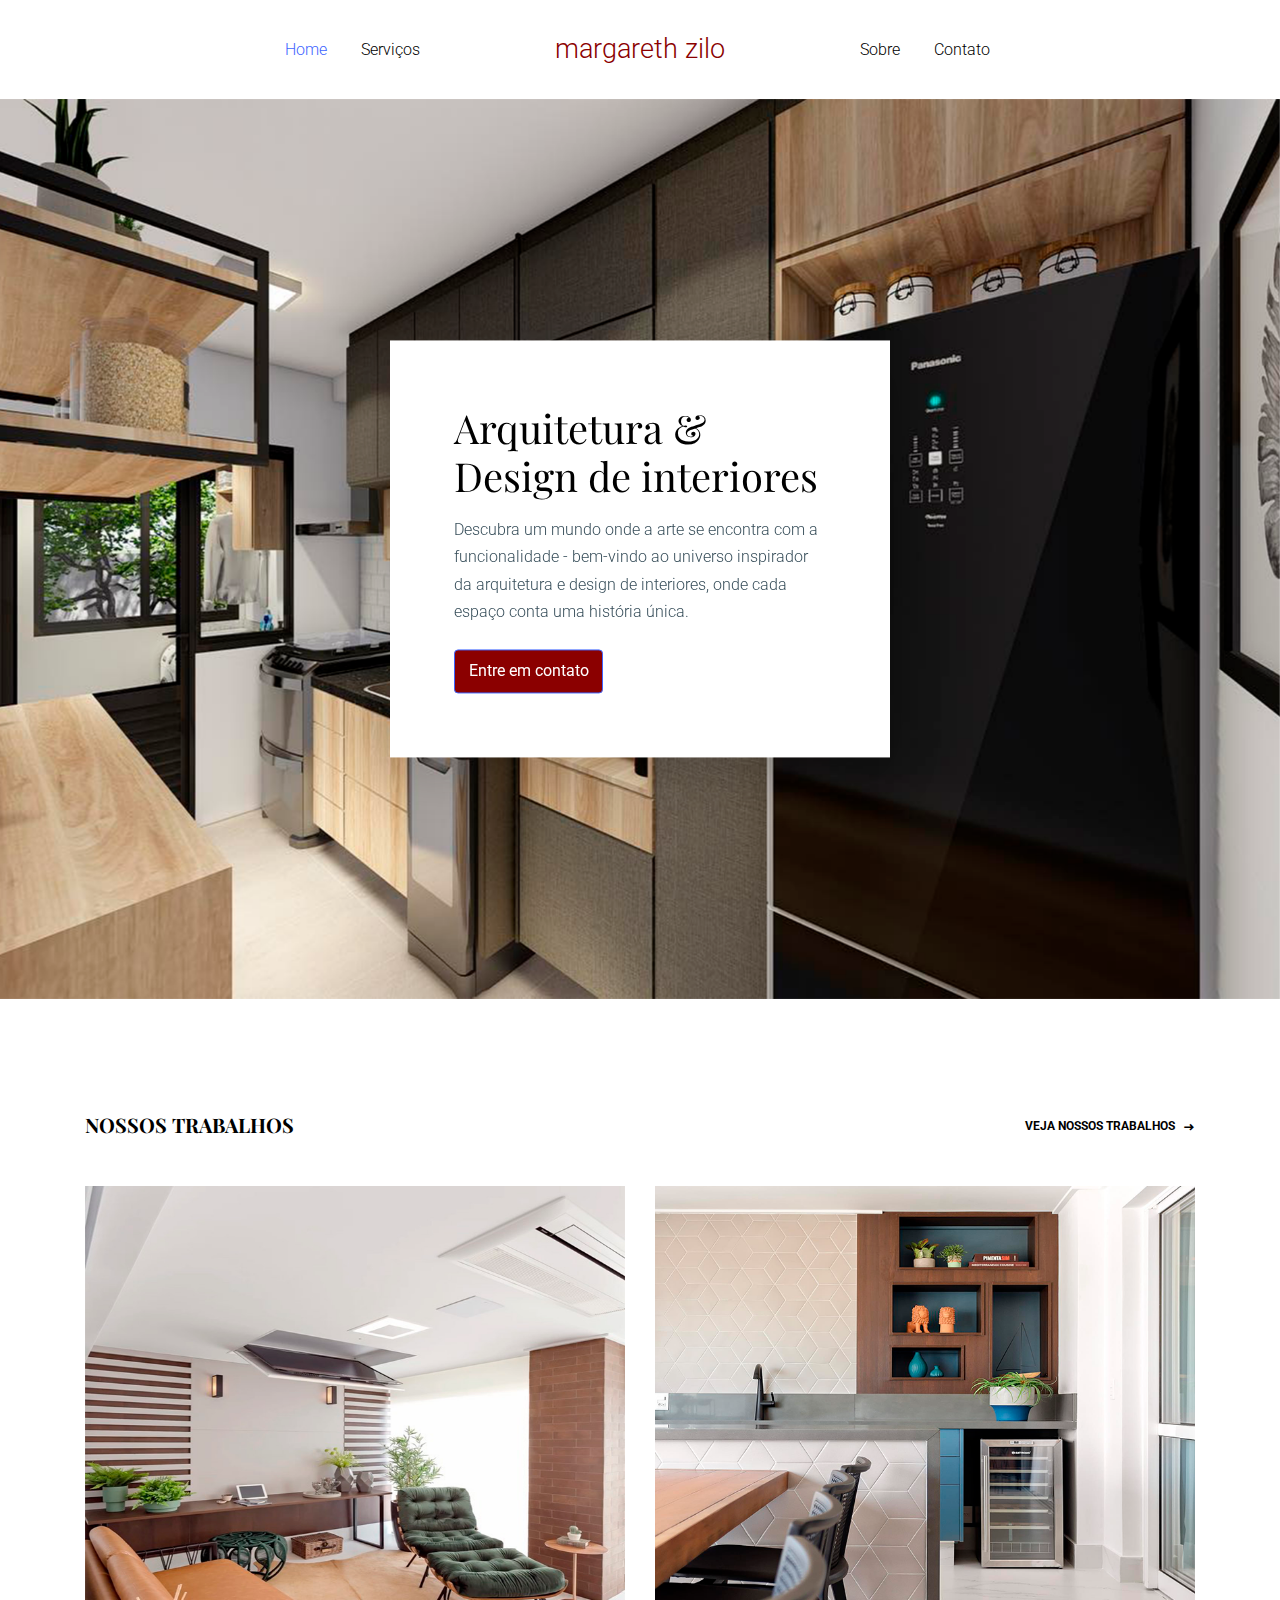
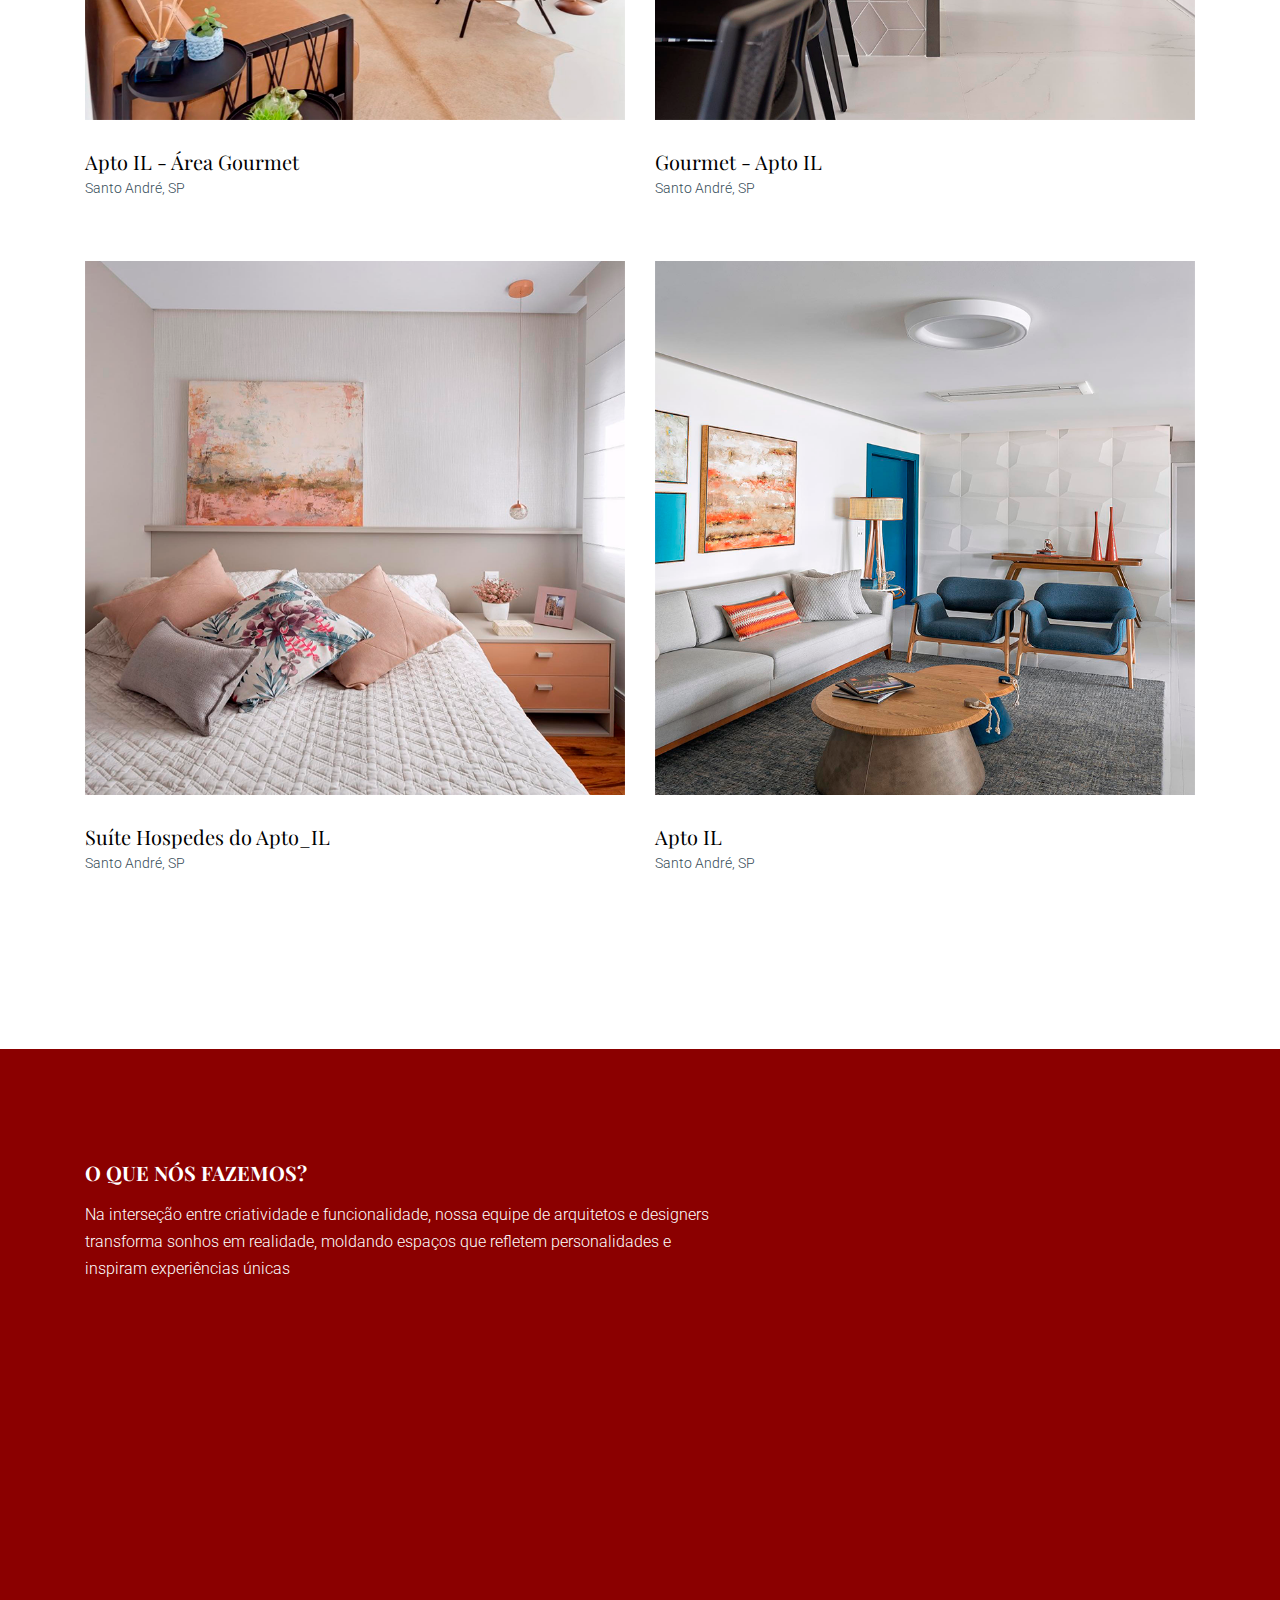
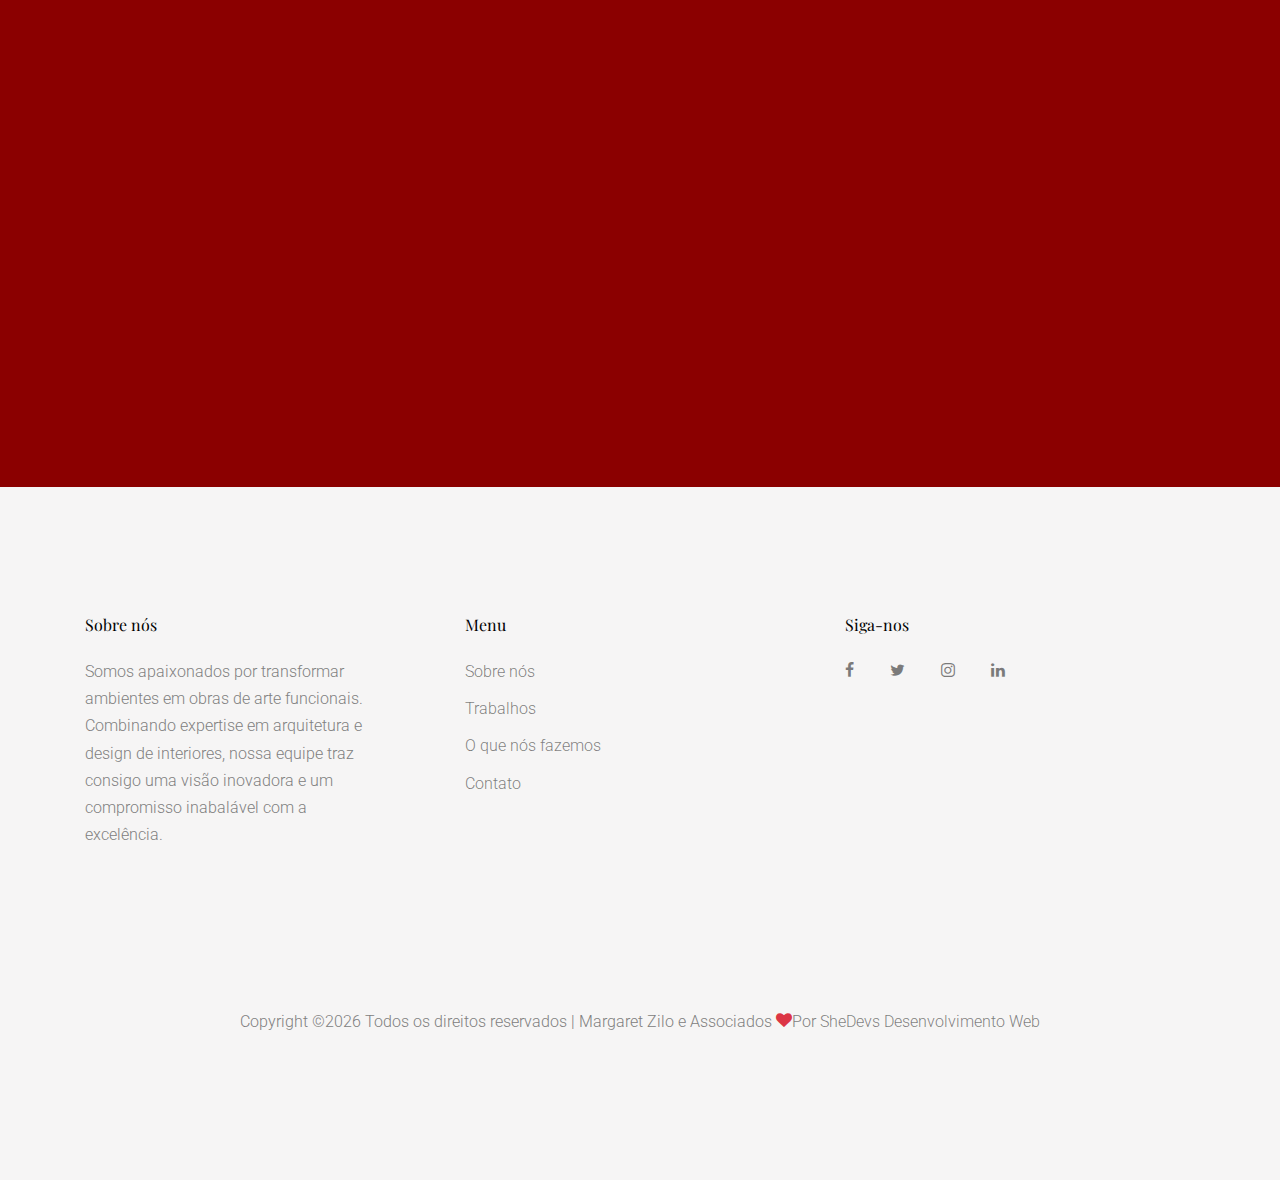
==== commit 26d921b3: "Update index.html" ====
--- a/index.html
+++ b/index.html
@@ -50,7 +50,7 @@
                 <ul class="site-menu main-menu js-clone-nav ml-auto d-none d-lg-block">
                   <li class="active"><a href="index.html" class="nav-link">Home</a></li>
                   <li><a href="work.html" class="nav-link">Serviços</a></li>
-                  <li><a href="what-we-do.html" class="nav-link">O que nós fazemos</a></li>
+                 
                 </ul>
               </nav>
             </div>
